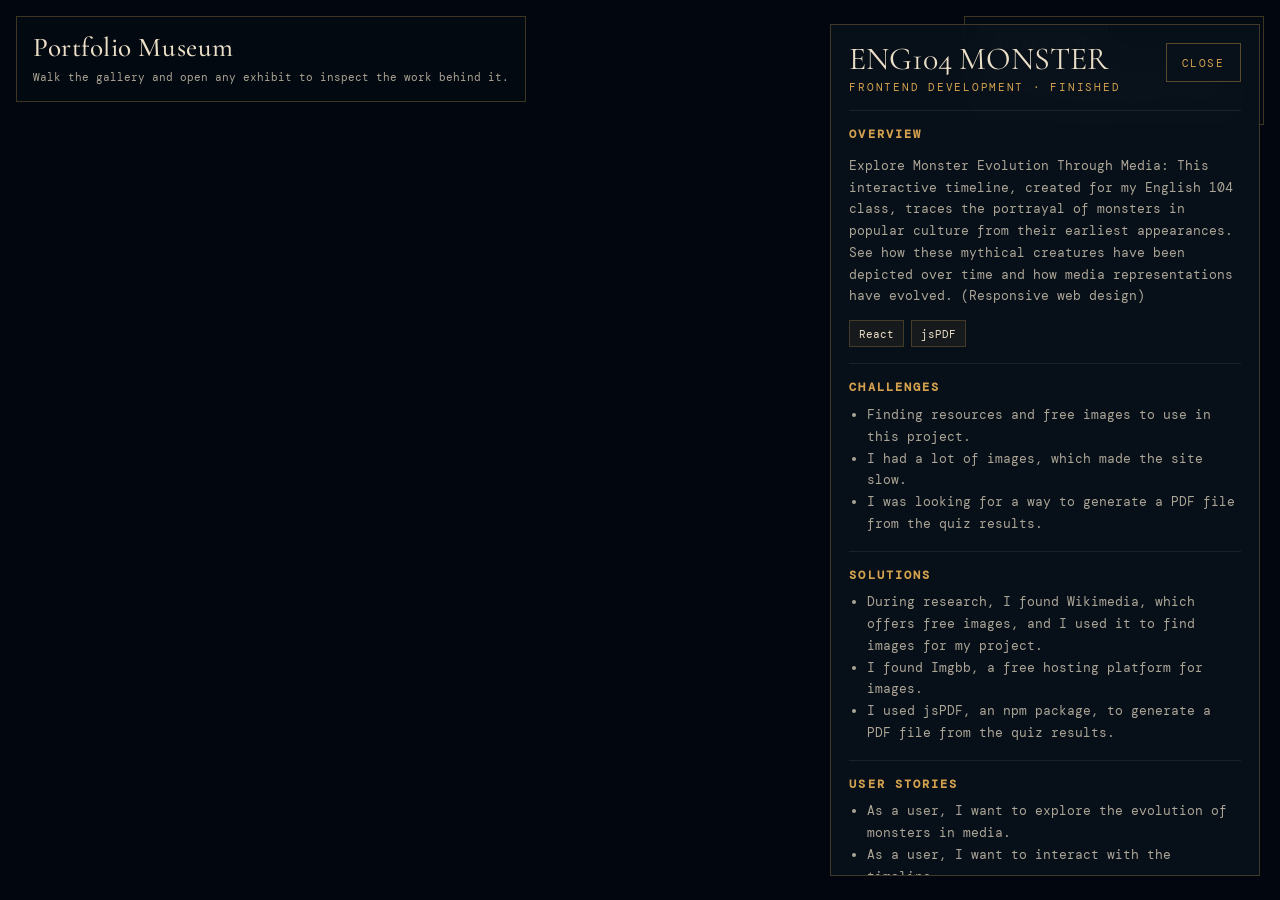
==== portfolio/portfolio.html @ f5478f6b "initial" ====
<!doctype html>
<html lang="en">
  <head>
    <meta charset="UTF-8" />
    <meta name="viewport" content="width=device-width, initial-scale=1.0" />
    <title>Portfolio Museum</title>
    <script src="https://aframe.io/releases/1.6.0/aframe.min.js"></script>
    <style>
      @import url("https://fonts.googleapis.com/css2?family=Cormorant+Garamond:wght@400;500;600&family=DM+Mono:wght@400;500&display=swap");

      :root {
        --gold: #d4a24f;
        --deep: #09121b;
        --warm: #ecdfc8;
        --muted: rgba(236, 223, 200, 0.72);
        --panel: rgba(9, 18, 27, 0.88);
        --panel-line: rgba(212, 162, 79, 0.28);
      }

      * {
        box-sizing: border-box;
      }

      html,
      body {
        margin: 0;
        width: 100%;
        height: 100%;
        overflow: hidden;
        background: #02070f;
        color: var(--warm);
        font-family: "DM Mono", monospace;
      }

      a-scene {
        position: fixed;
        inset: 0;
      }

      .overlay {
        position: fixed;
        inset: 0;
        z-index: 15;
        pointer-events: none;
      }

      .topbar {
        position: fixed;
        top: 1rem;
        left: 1rem;
        right: 1rem;
        z-index: 16;
        display: flex;
        justify-content: space-between;
        align-items: flex-start;
        gap: 1rem;
        pointer-events: none;
      }

      .brand,
      .controls {
        padding: 0.9rem 1rem;
        border: 1px solid var(--panel-line);
        background: rgba(5, 12, 18, 0.72);
        backdrop-filter: blur(16px);
      }

      .brand h1 {
        margin: 0;
        font-family: "Cormorant Garamond", serif;
        font-size: 1.7rem;
        font-weight: 500;
        letter-spacing: 0.02em;
      }

      .brand p,
      .controls p {
        margin: 0.3rem 0 0;
        color: var(--muted);
        font-size: 0.68rem;
        line-height: 1.6;
      }

      .controls {
        max-width: 300px;
      }

      .panel {
        position: fixed;
        top: 50%;
        right: 1.25rem;
        z-index: 16;
        width: min(430px, calc(100vw - 2rem));
        max-height: calc(100vh - 3rem);
        overflow-y: auto;
        transform: translateY(-50%);
        padding: 1.15rem;
        border: 1px solid var(--panel-line);
        background: var(--panel);
        backdrop-filter: blur(18px);
        opacity: 0;
        pointer-events: none;
        transition:
          opacity 240ms ease,
          transform 240ms ease;
      }

      .panel.is-visible {
        opacity: 1;
        pointer-events: auto;
        transform: translateY(-50%) translateX(0);
      }

      .panel-header {
        display: flex;
        justify-content: space-between;
        align-items: flex-start;
        gap: 1rem;
      }

      .panel-title {
        font-family: "Cormorant Garamond", serif;
        font-size: 2rem;
        line-height: 1;
      }

      .panel-meta {
        margin-top: 0.3rem;
        color: var(--gold);
        font-size: 0.68rem;
        letter-spacing: 0.16em;
        text-transform: uppercase;
      }

      .close-btn,
      .home-link,
      .action-link {
        border: 1px solid rgba(212, 162, 79, 0.4);
        background: rgba(9, 18, 27, 0.82);
        color: var(--gold);
        font: inherit;
        cursor: pointer;
        pointer-events: auto;
        text-decoration: none;
        transition:
          background-color 180ms ease,
          color 180ms ease,
          transform 180ms ease;
      }

      .close-btn,
      .home-link {
        padding: 0.7rem 0.95rem;
        font-size: 0.68rem;
        letter-spacing: 0.14em;
        text-transform: uppercase;
      }

      .action-link {
        display: inline-flex;
        justify-content: center;
        width: 100%;
        padding: 0.95rem 1rem;
        margin-top: 1rem;
        background: var(--gold);
        color: #0a1016;
        letter-spacing: 0.16em;
        text-transform: uppercase;
        font-size: 0.72rem;
      }

      .home-link:hover,
      .close-btn:hover {
        background: var(--gold);
        color: #0a1016;
      }

      .action-link:hover {
        transform: translateY(-1px);
      }

      .section {
        margin-top: 1rem;
        padding-top: 1rem;
        border-top: 1px solid rgba(255, 255, 255, 0.08);
      }

      .section h2 {
        margin: 0 0 0.55rem;
        color: var(--gold);
        font-size: 0.72rem;
        letter-spacing: 0.18em;
        text-transform: uppercase;
      }

      .section p,
      .section li {
        color: var(--muted);
        font-size: 0.8rem;
        line-height: 1.7;
      }

      .section ul {
        margin: 0;
        padding-left: 1.1rem;
      }

      .chips {
        display: flex;
        flex-wrap: wrap;
        gap: 0.45rem;
      }

      .chip {
        padding: 0.35rem 0.55rem;
        border: 1px solid rgba(212, 162, 79, 0.24);
        color: var(--warm);
        font-size: 0.68rem;
        background: rgba(212, 162, 79, 0.08);
      }

      .fallback {
        position: fixed;
        left: 50%;
        top: 50%;
        z-index: 16;
        width: min(520px, calc(100vw - 2rem));
        padding: 1.2rem;
        border: 1px solid rgba(197, 104, 104, 0.32);
        background: rgba(24, 8, 12, 0.9);
        color: #f8d6d6;
        transform: translate(-50%, -50%);
        display: none;
        pointer-events: auto;
      }

      .fallback.is-visible {
        display: block;
      }

      .cloud-transition {
        position: fixed;
        inset: 0;
        z-index: 20;
        background:
          radial-gradient(
            circle at center,
            rgba(188, 232, 255, 0.09),
            transparent 30%
          ),
          linear-gradient(180deg, rgba(3, 6, 12, 0.1), rgba(3, 6, 12, 0.9));
        opacity: 1;
        pointer-events: none;
        transition: opacity 900ms ease;
      }

      .cloud-transition.is-clearing {
        opacity: 0;
      }

      .cloud {
        position: absolute;
        border-radius: 999px;
        background: radial-gradient(
          circle at 30% 40%,
          rgba(255, 255, 255, 0.92),
          rgba(208, 239, 255, 0.72) 50%,
          rgba(144, 205, 244, 0.12) 72%,
          transparent 78%
        );
        filter: blur(18px);
        animation: drift 7.5s ease-in-out infinite;
      }

      .cloud-a {
        width: 420px;
        height: 230px;
        left: 5%;
        top: 9%;
      }

      .cloud-b {
        width: 370px;
        height: 220px;
        right: 8%;
        top: 14%;
        animation-delay: 0.8s;
      }

      .cloud-c {
        width: 460px;
        height: 250px;
        left: 18%;
        bottom: 8%;
        animation-delay: 1.2s;
      }

      .cloud-d {
        width: 390px;
        height: 220px;
        right: 18%;
        bottom: 6%;
        animation-delay: 1.8s;
      }

      @keyframes drift {
        0%,
        100% {
          transform: translate3d(0, 0, 0) scale(1);
        }
        50% {
          transform: translate3d(18px, -10px, 0) scale(1.04);
        }
      }

      @media (max-width: 900px) {
        .topbar {
          flex-direction: column;
          align-items: stretch;
        }

        .controls {
          max-width: none;
        }

        .panel {
          top: auto;
          right: 1rem;
          left: 1rem;
          bottom: 1rem;
          width: auto;
          max-height: 55vh;
          transform: translateY(8px);
        }

        .panel.is-visible {
          transform: translateY(0);
        }
      }
    </style>
  </head>
  <body>
    <div id="cloudTransition" class="cloud-transition">
      <div class="cloud cloud-a"></div>
      <div class="cloud cloud-b"></div>
      <div class="cloud cloud-c"></div>
      <div class="cloud cloud-d"></div>
    </div>

    <div class="topbar">
      <div class="brand">
        <h1>Portfolio Museum</h1>
        <p>
          Walk the gallery and open any exhibit to inspect the work behind it.
        </p>
      </div>
      <div class="controls">
        <a class="home-link" href="../index.html">Return Home</a>
        <p>
          Desktop: drag to look, use WASD to move, and click an exhibit. VR gaze
          works on the glowing display surfaces.
        </p>
      </div>
    </div>

    <div id="detailPanel" class="panel" aria-live="polite">
      <div class="panel-header">
        <div>
          <div id="panelTitle" class="panel-title">Select an exhibit</div>
          <div id="panelMeta" class="panel-meta">Portfolio Museum</div>
        </div>
        <button id="closePanel" class="close-btn" type="button">Close</button>
      </div>
      <div id="panelContent">
        <div class="section">
          <p>
            Choose a pedestal in the gallery to load the project details here.
          </p>
        </div>
      </div>
      <a
        id="externalLink"
        class="action-link"
        href="#"
        target="_blank"
        rel="noreferrer"
        hidden
      >
        Open Project
      </a>
    </div>

    <div id="fallback" class="fallback">
      <strong>Portfolio data failed to load.</strong>
      <p>
        The museum could not fetch `../data.json`. Check that the page is being
        served from a local or remote web server, not opened directly with
        `file://`.
      </p>
    </div>

    <a-scene
      background="color: #ffffff"
      fog="type: exponential; color: #ffffff; density: 0.018"
      renderer="colorManagement: true; physicallyCorrectLights: true"
      vr-mode-ui="enabled: true"
    >
      <a-entity id="museumRoot"></a-entity>

      <a-entity id="rig" position="0 0 2">
        <a-camera wasd-controls look-controls position="0 1.6 0">
          <a-cursor
            fuse="true"
            fuse-timeout="1100"
            color="#d4a24f"
            raycaster="objects: .clickable"
          ></a-cursor>
        </a-camera>
      </a-entity>
    </a-scene>

    <script>
      const museumRoot = document.getElementById("museumRoot");
      const detailPanel = document.getElementById("detailPanel");
      const panelTitle = document.getElementById("panelTitle");
      const panelMeta = document.getElementById("panelMeta");
      const panelContent = document.getElementById("panelContent");
      const closePanel = document.getElementById("closePanel");
      const externalLink = document.getElementById("externalLink");
      const fallback = document.getElementById("fallback");
      const cloudTransition = document.getElementById("cloudTransition");

      let projects = [];

      function createElement(tag, attrs = {}) {
        const el = document.createElement(tag);
        Object.entries(attrs).forEach(([key, value]) => {
          el.setAttribute(key, value);
        });
        return el;
      }

      function addStaticMuseumShell() {
        museumRoot.appendChild(
          createElement("a-plane", {
            rotation: "-90 0 0",
            width: "40",
            height: "90",
            color: "#08141f",
            material: "roughness: 1",
          }),
        );

        museumRoot.appendChild(
          createElement("a-plane", {
            rotation: "-90 0 0",
            position: "0 0.01 -20",
            width: "8",
            height: "82",
            color: "#ba0c2f",
            material: "emissive: #ba0c2f; emissiveIntensity: 0.2",
          }),
        );

        museumRoot.appendChild(
          createElement("a-box", {
            position: "0 5.5 -42",
            width: "28",
            height: "11",
            depth: "1",
            color: "#0a1621",
          }),
        );

        museumRoot.appendChild(
          createElement("a-text", {
            value: "PORTFOLIO MUSEUM",
            position: "0 7.8 -41.4",
            align: "center",
            color: "#d4a24f",
            width: "18",
          }),
        );

        museumRoot.appendChild(
          createElement("a-text", {
            value: "Walk the central hall and inspect the exhibits.",
            position: "0 6.8 -41.35",
            align: "center",
            color: "#d2e8f6",
            width: "12",
          }),
        );

        [
          { position: "-6 4 -8" },
          { position: "6 4 -12" },
          { position: "-6 4 -18" },
          { position: "6 4 -24" },
          { position: "-6 4 -30" },
          { position: "6 4 -36" },
        ].forEach((light) => {
          museumRoot.appendChild(
            createElement("a-light", {
              type: "point",
              color: "#ffd48a",
              intensity: "0.75",
              distance: "12",
              ...light,
            }),
          );
        });

        museumRoot.appendChild(
          createElement("a-light", {
            type: "ambient",
            intensity: "0.7",
            color: "#d6e4f8",
          }),
        );

        museumRoot.appendChild(
          createElement("a-light", {
            type: "directional",
            intensity: "0.45",
            color: "#b7dfff",
            position: "-3 8 2",
          }),
        );
      }

      function buildListSection(title, items) {
        const section = document.createElement("section");
        section.className = "section";

        const heading = document.createElement("h2");
        heading.textContent = title;
        section.appendChild(heading);

        if (!items || items.length === 0) {
          const copy = document.createElement("p");
          copy.textContent = "None listed.";
          section.appendChild(copy);
          return section;
        }

        const list = document.createElement("ul");
        items.forEach((item) => {
          const li = document.createElement("li");
          li.textContent = item;
          list.appendChild(li);
        });
        section.appendChild(list);
        return section;
      }

      function openProject(project) {
        panelTitle.textContent = project.title;
        panelMeta.textContent = `${project.category} · ${project.status}`;
        panelContent.innerHTML = "";

        const overview = document.createElement("section");
        overview.className = "section";

        const overviewHeading = document.createElement("h2");
        overviewHeading.textContent = "Overview";
        overview.appendChild(overviewHeading);

        const description = document.createElement("p");
        description.textContent =
          project.description || "No description provided.";
        overview.appendChild(description);

        const techWrap = document.createElement("div");
        techWrap.className = "chips";
        (Array.isArray(project.technologies)
          ? project.technologies
          : []
        ).forEach((tech) => {
          const chip = document.createElement("span");
          chip.className = "chip";
          chip.textContent = tech;
          techWrap.appendChild(chip);
        });
        overview.appendChild(techWrap);

        panelContent.appendChild(overview);
        panelContent.appendChild(
          buildListSection("Challenges", project.challenges),
        );
        panelContent.appendChild(
          buildListSection("Solutions", project.solutions),
        );
        panelContent.appendChild(
          buildListSection("User Stories", project.userStories),
        );

        if (project.externalLink) {
          externalLink.hidden = false;
          externalLink.href = project.externalLink;
        } else {
          externalLink.hidden = true;
          externalLink.removeAttribute("href");
        }

        detailPanel.classList.add("is-visible");
      }

      function buildExhibit(project, index) {
        const side = index % 2 === 0 ? -1 : 1;
        const row = Math.floor(index / 2);
        const x = side * 4.8;
        const z = -8 - row * 6.2;

        const exhibit = createElement("a-entity", {
          position: `${x} 0 ${z}`,
        });

        exhibit.appendChild(
          createElement("a-cylinder", {
            radius: "0.9",
            height: "1.1",
            position: "0 0.55 0",
            color: side < 0 ? "#4b3020" : "#22313f",
          }),
        );

        exhibit.appendChild(
          createElement("a-box", {
            width: "1.9",
            height: "0.18",
            depth: "1.9",
            position: "0 1.2 0",
            color: "#d8c3a1",
          }),
        );

        exhibit.appendChild(
          createElement("a-plane", {
            position: "0 2.45 0",
            width: "2.45",
            height: "3.1",
            color: "#0e1a24",
            material: "emissive: #0e1a24; emissiveIntensity: 0.25",
          }),
        );

        exhibit.appendChild(
          createElement("a-plane", {
            position: "0 2.45 0.04",
            width: "1.9",
            height: "2.4",
            src: project.thumbnail,
          }),
        );

        exhibit.appendChild(
          createElement("a-plane", {
            class: "clickable",
            position: "0 2.45 0.08",
            width: "2.1",
            height: "2.65",
            color: "#ffffff",
            opacity: "0.001",
            material: "transparent: true",
          }),
        );

        exhibit.appendChild(
          createElement("a-plane", {
            position: "0 0.95 0.8",
            rotation: "-65 0 0",
            width: "1.8",
            height: "0.5",
            color: "#071018",
            material: "emissive: #0a1621; emissiveIntensity: 0.2",
          }),
        );

        exhibit.appendChild(
          createElement("a-text", {
            value: project.title,
            position: "0 1 -0.22",
            align: "center",
            color: "#f5e5c8",
            width: "3.1",
          }),
        );

        exhibit.appendChild(
          createElement("a-text", {
            value: project.category,
            position: "0 0.73 -0.15",
            align: "center",
            color: "#d4a24f",
            width: "2.8",
          }),
        );

        const clickPlane = exhibit.querySelector(".clickable");
        clickPlane.addEventListener("mouseenter", () => {
          exhibit.setAttribute("scale", "1.03 1.03 1.03");
        });
        clickPlane.addEventListener("mouseleave", () => {
          exhibit.setAttribute("scale", "1 1 1");
        });
        clickPlane.addEventListener("click", () => {
          openProject(project);
        });

        museumRoot.appendChild(exhibit);
      }

      async function loadProjects() {
        addStaticMuseumShell();

        try {
          const response = await fetch("../data.json", {
            credentials: "same-origin",
          });
          if (!response.ok) {
            throw new Error(`Request failed: ${response.status}`);
          }

          projects = await response.json();
          projects.forEach((project, index) => {
            buildExhibit(project, index);
          });

          if (projects[0]) {
            openProject(projects[0]);
          }
        } catch (error) {
          fallback.classList.add("is-visible");

          museumRoot.appendChild(
            createElement("a-plane", {
              position: "0 3 -8",
              width: "7",
              height: "2.8",
              color: "#2b1116",
              material: "opacity: 0.92; transparent: true",
            }),
          );

          museumRoot.appendChild(
            createElement("a-text", {
              value:
                "Portfolio data failed to load.\nServe this folder over HTTP and try again.",
              position: "0 3.1 -7.8",
              align: "center",
              color: "#f5d1d1",
              width: "8",
            }),
          );
        } finally {
          setTimeout(() => {
            cloudTransition.classList.add("is-clearing");
          }, 180);
        }
      }

      closePanel.addEventListener("click", () => {
        detailPanel.classList.remove("is-visible");
      });

      loadProjects();
    </script>
  </body>
</html>
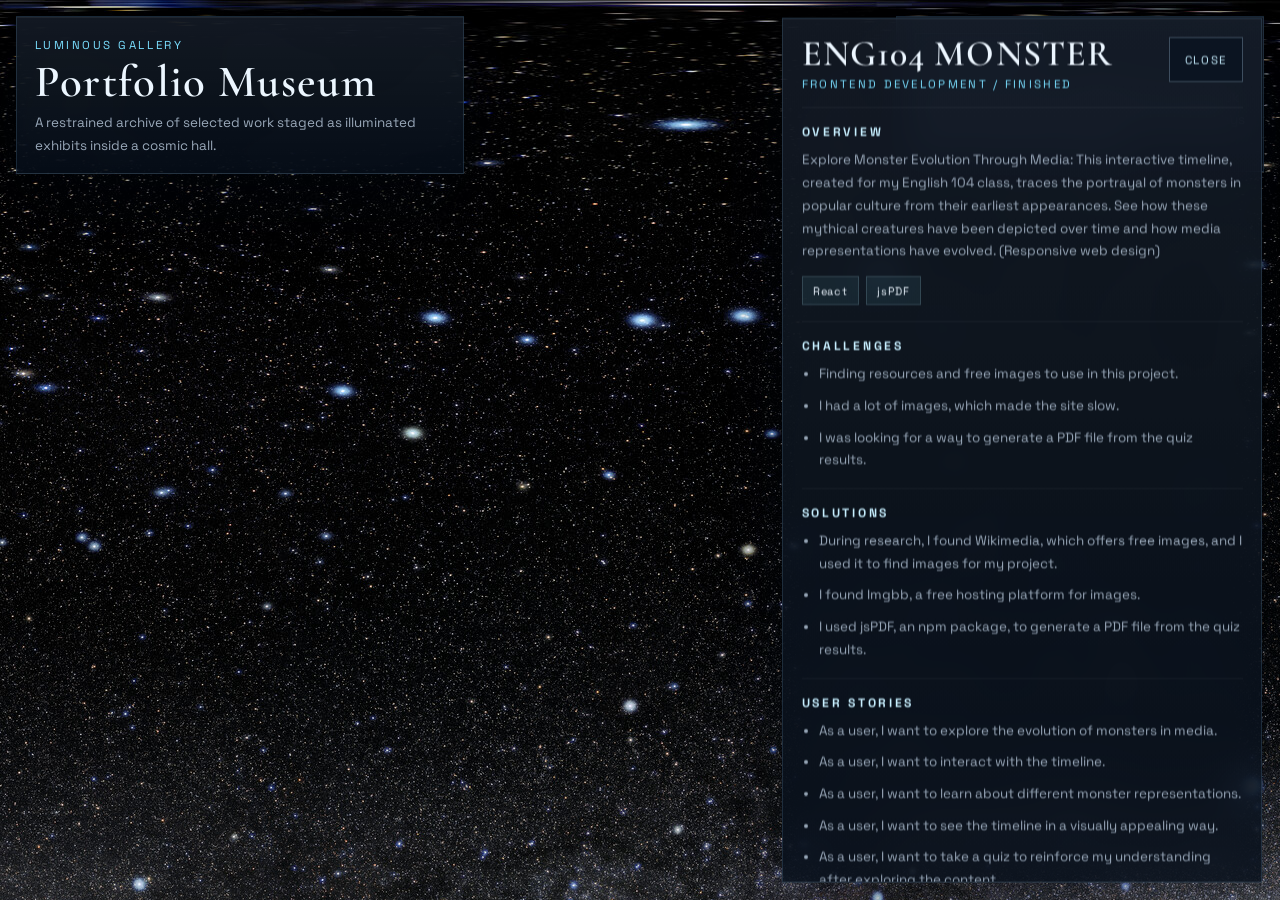
==== commit 02b0ada5: "second update" ====
--- a/portfolio/portfolio.html
+++ b/portfolio/portfolio.html
@@ -4,17 +4,22 @@
     <meta charset="UTF-8" />
     <meta name="viewport" content="width=device-width, initial-scale=1.0" />
     <title>Portfolio Museum</title>
-    <script src="https://aframe.io/releases/1.6.0/aframe.min.js"></script>
+    <script src="https://aframe.io/releases/1.7.0/aframe.min.js"></script>
     <style>
-      @import url("https://fonts.googleapis.com/css2?family=Cormorant+Garamond:wght@400;500;600&family=DM+Mono:wght@400;500&display=swap");
+      @import url("https://fonts.googleapis.com/css2?family=Cormorant+Garamond:wght@500;600&family=Space+Grotesk:wght@400;500;600&display=swap");
 
       :root {
-        --gold: #d4a24f;
-        --deep: #09121b;
-        --warm: #ecdfc8;
-        --muted: rgba(236, 223, 200, 0.72);
-        --panel: rgba(9, 18, 27, 0.88);
-        --panel-line: rgba(212, 162, 79, 0.28);
+        --bg-void: #030711;
+        --bg-panel: rgba(7, 15, 27, 0.82);
+        --bg-panel-strong: rgba(7, 15, 27, 0.92);
+        --line-soft: rgba(150, 208, 255, 0.14);
+        --line-strong: rgba(194, 234, 255, 0.28);
+        --text-primary: #ecf6ff;
+        --text-muted: rgba(209, 227, 247, 0.72);
+        --accent-cyan: #7adfff;
+        --accent-ice: #c7efff;
+        --accent-violet: #95a7ff;
+        --danger: rgba(255, 184, 184, 0.84);
       }
 
       * {
@@ -27,9 +32,9 @@
         width: 100%;
         height: 100%;
         overflow: hidden;
-        background: #02070f;
-        color: var(--warm);
-        font-family: "DM Mono", monospace;
+        background: var(--bg-void);
+        color: var(--text-primary);
+        font-family: "Space Grotesk", sans-serif;
       }
 
       a-scene {
@@ -37,19 +42,10 @@
         inset: 0;
       }
 
-      .overlay {
+      .hud {
         position: fixed;
-        inset: 0;
-        z-index: 15;
-        pointer-events: none;
-      }
-
-      .topbar {
-        position: fixed;
-        top: 1rem;
-        left: 1rem;
-        right: 1rem;
-        z-index: 16;
+        inset: 1rem 1rem auto 1rem;
+        z-index: 10;
         display: flex;
         justify-content: space-between;
         align-items: flex-start;
@@ -57,58 +53,137 @@
         pointer-events: none;
       }
 
-      .brand,
-      .controls {
-        padding: 0.9rem 1rem;
-        border: 1px solid var(--panel-line);
-        background: rgba(5, 12, 18, 0.72);
-        backdrop-filter: blur(16px);
-      }
-
-      .brand h1 {
+      .glass-panel {
+        border: 1px solid var(--line-soft);
+        background:
+          linear-gradient(180deg, rgba(255, 255, 255, 0.05), transparent),
+          var(--bg-panel);
+        box-shadow:
+          inset 0 1px 0 rgba(255, 255, 255, 0.06),
+          0 30px 84px rgba(1, 6, 18, 0.42);
+        backdrop-filter: blur(18px);
+      }
+
+      .brand-panel,
+      .utility-panel {
+        padding: 1rem 1.1rem;
+      }
+
+      .brand-panel {
+        width: min(28rem, calc(100vw - 2rem));
+      }
+
+      .utility-panel {
+        width: min(23rem, calc(100vw - 2rem));
+      }
+
+      .eyebrow {
+        display: inline-block;
+        margin-bottom: 0.55rem;
+        color: var(--accent-cyan);
+        font-size: 0.72rem;
+        letter-spacing: 0.22em;
+        text-transform: uppercase;
+      }
+
+      .brand-panel h1,
+      .panel-title {
         margin: 0;
         font-family: "Cormorant Garamond", serif;
-        font-size: 1.7rem;
-        font-weight: 500;
-        letter-spacing: 0.02em;
-      }
-
-      .brand p,
-      .controls p {
-        margin: 0.3rem 0 0;
-        color: var(--muted);
-        font-size: 0.68rem;
-        line-height: 1.6;
-      }
-
-      .controls {
-        max-width: 300px;
-      }
-
-      .panel {
+        font-weight: 600;
+        letter-spacing: 0.03em;
+      }
+
+      .brand-panel h1 {
+        font-size: clamp(2rem, 3.5vw, 3rem);
+        line-height: 0.94;
+      }
+
+      .brand-panel p,
+      .utility-panel p,
+      .section p,
+      .section li,
+      .empty-state {
+        margin: 0.55rem 0 0;
+        color: var(--text-muted);
+        font-size: 0.84rem;
+        line-height: 1.7;
+      }
+
+      .action-row {
+        display: flex;
+        gap: 0.75rem;
+        flex-wrap: wrap;
+        pointer-events: auto;
+      }
+
+      .ghost-link,
+      .close-btn,
+      .action-link {
+        display: inline-flex;
+        align-items: center;
+        justify-content: center;
+        min-height: 2.8rem;
+        padding: 0.75rem 0.95rem;
+        border: 1px solid var(--line-strong);
+        background: rgba(10, 19, 32, 0.72);
+        color: var(--accent-ice);
+        text-decoration: none;
+        font: inherit;
+        letter-spacing: 0.14em;
+        text-transform: uppercase;
+        font-size: 0.72rem;
+        cursor: pointer;
+        transition:
+          transform 180ms ease,
+          border-color 180ms ease,
+          background-color 180ms ease,
+          color 180ms ease;
+      }
+
+      .ghost-link:hover,
+      .close-btn:hover,
+      .action-link:hover {
+        transform: translateY(-1px);
+        border-color: rgba(199, 239, 255, 0.46);
+        background: rgba(122, 223, 255, 0.08);
+        color: var(--text-primary);
+      }
+
+      .action-link {
+        width: 100%;
+        margin-top: 1rem;
+      }
+
+      .detail-panel {
         position: fixed;
         top: 50%;
-        right: 1.25rem;
-        z-index: 16;
-        width: min(430px, calc(100vw - 2rem));
-        max-height: calc(100vh - 3rem);
+        right: 1.1rem;
+        z-index: 12;
+        width: min(30rem, calc(100vw - 2rem));
+        max-height: calc(100vh - 2.2rem);
+        padding: 1.15rem;
         overflow-y: auto;
-        transform: translateY(-50%);
-        padding: 1.15rem;
-        border: 1px solid var(--panel-line);
-        background: var(--panel);
-        backdrop-filter: blur(18px);
+        transform: translateY(-50%) translateX(0.8rem);
         opacity: 0;
         pointer-events: none;
         transition:
-          opacity 240ms ease,
-          transform 240ms ease;
-      }
-
-      .panel.is-visible {
+          transform 240ms ease,
+          opacity 240ms ease;
+      }
+
+      .detail-panel.is-visible {
         opacity: 1;
         pointer-events: auto;
         transform: translateY(-50%) translateX(0);
+      }
+
+      .detail-panel::-webkit-scrollbar {
+        width: 6px;
+      }
+
+      .detail-panel::-webkit-scrollbar-thumb {
+        background: rgba(122, 223, 255, 0.28);
       }
 
       .panel-header {
@@ -119,85 +194,30 @@
       }
 
       .panel-title {
-        font-family: "Cormorant Garamond", serif;
-        font-size: 2rem;
-        line-height: 1;
+        font-size: 2.25rem;
+        line-height: 0.95;
       }
 
       .panel-meta {
-        margin-top: 0.3rem;
-        color: var(--gold);
-        font-size: 0.68rem;
-        letter-spacing: 0.16em;
+        margin-top: 0.35rem;
+        color: var(--accent-cyan);
+        font-size: 0.72rem;
+        letter-spacing: 0.2em;
         text-transform: uppercase;
-      }
-
-      .close-btn,
-      .home-link,
-      .action-link {
-        border: 1px solid rgba(212, 162, 79, 0.4);
-        background: rgba(9, 18, 27, 0.82);
-        color: var(--gold);
-        font: inherit;
-        cursor: pointer;
-        pointer-events: auto;
-        text-decoration: none;
-        transition:
-          background-color 180ms ease,
-          color 180ms ease,
-          transform 180ms ease;
-      }
-
-      .close-btn,
-      .home-link {
-        padding: 0.7rem 0.95rem;
-        font-size: 0.68rem;
-        letter-spacing: 0.14em;
-        text-transform: uppercase;
-      }
-
-      .action-link {
-        display: inline-flex;
-        justify-content: center;
-        width: 100%;
-        padding: 0.95rem 1rem;
-        margin-top: 1rem;
-        background: var(--gold);
-        color: #0a1016;
-        letter-spacing: 0.16em;
-        text-transform: uppercase;
-        font-size: 0.72rem;
-      }
-
-      .home-link:hover,
-      .close-btn:hover {
-        background: var(--gold);
-        color: #0a1016;
-      }
-
-      .action-link:hover {
-        transform: translateY(-1px);
       }
 
       .section {
         margin-top: 1rem;
         padding-top: 1rem;
-        border-top: 1px solid rgba(255, 255, 255, 0.08);
+        border-top: 1px solid rgba(255, 255, 255, 0.06);
       }
 
       .section h2 {
         margin: 0 0 0.55rem;
-        color: var(--gold);
-        font-size: 0.72rem;
-        letter-spacing: 0.18em;
+        color: var(--accent-ice);
+        font-size: 0.76rem;
+        letter-spacing: 0.22em;
         text-transform: uppercase;
-      }
-
-      .section p,
-      .section li {
-        color: var(--muted);
-        font-size: 0.8rem;
-        line-height: 1.7;
       }
 
       .section ul {
@@ -209,98 +229,95 @@
         display: flex;
         flex-wrap: wrap;
         gap: 0.45rem;
+        margin-top: 0.8rem;
       }
 
       .chip {
-        padding: 0.35rem 0.55rem;
-        border: 1px solid rgba(212, 162, 79, 0.24);
-        color: var(--warm);
+        padding: 0.42rem 0.65rem;
+        border: 1px solid rgba(199, 239, 255, 0.16);
+        color: var(--text-primary);
         font-size: 0.68rem;
-        background: rgba(212, 162, 79, 0.08);
+        letter-spacing: 0.06em;
+        background: rgba(122, 223, 255, 0.08);
       }
 
       .fallback {
         position: fixed;
         left: 50%;
         top: 50%;
-        z-index: 16;
-        width: min(520px, calc(100vw - 2rem));
-        padding: 1.2rem;
-        border: 1px solid rgba(197, 104, 104, 0.32);
-        background: rgba(24, 8, 12, 0.9);
-        color: #f8d6d6;
+        z-index: 14;
+        width: min(30rem, calc(100vw - 2rem));
+        padding: 1rem 1.1rem;
+        border: 1px solid rgba(255, 184, 184, 0.24);
+        background: rgba(28, 10, 16, 0.9);
+        color: #ffe2e2;
         transform: translate(-50%, -50%);
         display: none;
-        pointer-events: auto;
       }
 
       .fallback.is-visible {
         display: block;
       }
 
-      .cloud-transition {
+      .veil-transition {
         position: fixed;
         inset: 0;
-        z-index: 20;
+        z-index: 18;
         background:
-          radial-gradient(
-            circle at center,
-            rgba(188, 232, 255, 0.09),
-            transparent 30%
-          ),
-          linear-gradient(180deg, rgba(3, 6, 12, 0.1), rgba(3, 6, 12, 0.9));
+          radial-gradient(circle at center, rgba(133, 221, 255, 0.08), transparent 30%),
+          linear-gradient(180deg, rgba(3, 7, 17, 0.2), rgba(3, 7, 17, 0.92));
         opacity: 1;
         pointer-events: none;
-        transition: opacity 900ms ease;
-      }
-
-      .cloud-transition.is-clearing {
+        transition: opacity 880ms ease;
+      }
+
+      .veil-transition.is-clearing {
         opacity: 0;
       }
 
-      .cloud {
+      .veil-cloud {
         position: absolute;
         border-radius: 999px;
         background: radial-gradient(
-          circle at 30% 40%,
-          rgba(255, 255, 255, 0.92),
-          rgba(208, 239, 255, 0.72) 50%,
-          rgba(144, 205, 244, 0.12) 72%,
-          transparent 78%
+          circle at 32% 40%,
+          rgba(255, 255, 255, 0.86),
+          rgba(205, 236, 255, 0.62) 48%,
+          rgba(117, 187, 255, 0.18) 72%,
+          transparent 80%
         );
         filter: blur(18px);
-        animation: drift 7.5s ease-in-out infinite;
-      }
-
-      .cloud-a {
+        animation: drift 7s ease-in-out infinite;
+      }
+
+      .veil-a {
+        width: 380px;
+        height: 210px;
+        left: 6%;
+        top: 12%;
+      }
+
+      .veil-b {
+        width: 340px;
+        height: 200px;
+        right: 10%;
+        top: 16%;
+        animation-delay: 0.8s;
+      }
+
+      .veil-c {
         width: 420px;
-        height: 230px;
-        left: 5%;
-        top: 9%;
-      }
-
-      .cloud-b {
-        width: 370px;
         height: 220px;
-        right: 8%;
-        top: 14%;
-        animation-delay: 0.8s;
-      }
-
-      .cloud-c {
-        width: 460px;
-        height: 250px;
         left: 18%;
         bottom: 8%;
-        animation-delay: 1.2s;
-      }
-
-      .cloud-d {
-        width: 390px;
-        height: 220px;
-        right: 18%;
-        bottom: 6%;
-        animation-delay: 1.8s;
+        animation-delay: 1.3s;
+      }
+
+      .veil-d {
+        width: 360px;
+        height: 210px;
+        right: 16%;
+        bottom: 7%;
+        animation-delay: 1.7s;
       }
 
       @keyframes drift {
@@ -309,61 +326,67 @@
           transform: translate3d(0, 0, 0) scale(1);
         }
         50% {
-          transform: translate3d(18px, -10px, 0) scale(1.04);
+          transform: translate3d(16px, -8px, 0) scale(1.04);
         }
       }
 
-      @media (max-width: 900px) {
-        .topbar {
+      @media (max-width: 980px) {
+        .hud {
           flex-direction: column;
-          align-items: stretch;
         }
 
-        .controls {
-          max-width: none;
+        .brand-panel,
+        .utility-panel {
+          width: auto;
         }
 
-        .panel {
+        .detail-panel {
           top: auto;
+          left: 1rem;
           right: 1rem;
-          left: 1rem;
           bottom: 1rem;
           width: auto;
-          max-height: 55vh;
-          transform: translateY(8px);
+          max-height: 52vh;
+          transform: translateY(0) translateX(0);
         }
 
-        .panel.is-visible {
-          transform: translateY(0);
+        .detail-panel.is-visible {
+          transform: translateY(0) translateX(0);
         }
       }
     </style>
   </head>
   <body>
-    <div id="cloudTransition" class="cloud-transition">
-      <div class="cloud cloud-a"></div>
-      <div class="cloud cloud-b"></div>
-      <div class="cloud cloud-c"></div>
-      <div class="cloud cloud-d"></div>
+    <div id="veilTransition" class="veil-transition">
+      <div class="veil-cloud veil-a"></div>
+      <div class="veil-cloud veil-b"></div>
+      <div class="veil-cloud veil-c"></div>
+      <div class="veil-cloud veil-d"></div>
     </div>
 
-    <div class="topbar">
-      <div class="brand">
+    <div class="hud">
+      <div class="glass-panel brand-panel">
+        <span class="eyebrow">Luminous Gallery</span>
         <h1>Portfolio Museum</h1>
         <p>
-          Walk the gallery and open any exhibit to inspect the work behind it.
+          A restrained archive of selected work staged as illuminated exhibits
+          inside a cosmic hall.
         </p>
       </div>
-      <div class="controls">
-        <a class="home-link" href="../index.html">Return Home</a>
+
+      <div class="glass-panel utility-panel">
+        <div class="action-row">
+          <a class="ghost-link" href="../index.html">Return Home</a>
+        </div>
         <p>
-          Desktop: drag to look, use WASD to move, and click an exhibit. VR gaze
-          works on the glowing display surfaces.
+          Desktop: drag to look, use WASD to move, and click any framed
+          installation. VR gaze and controller rays target the glowing media
+          planes.
         </p>
       </div>
     </div>
 
-    <div id="detailPanel" class="panel" aria-live="polite">
+    <div id="detailPanel" class="glass-panel detail-panel" aria-live="polite">
       <div class="panel-header">
         <div>
           <div id="panelTitle" class="panel-title">Select an exhibit</div>
@@ -373,8 +396,9 @@
       </div>
       <div id="panelContent">
         <div class="section">
-          <p>
-            Choose a pedestal in the gallery to load the project details here.
+          <p class="empty-state">
+            Step into any installation to load the project narrative, decisions,
+            and build details here.
           </p>
         </div>
       </div>
@@ -386,40 +410,62 @@
         rel="noreferrer"
         hidden
       >
-        Open Project
+        Visit Project
       </a>
     </div>
 
     <div id="fallback" class="fallback">
       <strong>Portfolio data failed to load.</strong>
       <p>
-        The museum could not fetch `../data.json`. Check that the page is being
-        served from a local or remote web server, not opened directly with
-        `file://`.
+        The museum could not fetch `../data.json`. Serve the project over HTTP
+        instead of opening the file directly.
       </p>
     </div>
 
     <a-scene
-      background="color: #ffffff"
-      fog="type: exponential; color: #ffffff; density: 0.018"
+      background="color: #030711"
+      fog="type: exponential; color: #04101b; density: 0.02"
       renderer="colorManagement: true; physicallyCorrectLights: true"
       vr-mode-ui="enabled: true"
     >
+      <a-assets>
+        <img id="museumSky" src="../assets/images/sky.jpeg" alt="" />
+      </a-assets>
+
+      <a-sky src="#museumSky" rotation="0 -90 0"></a-sky>
+
       <a-entity id="museumRoot"></a-entity>
 
-      <a-entity id="rig" position="0 0 2">
+      <a-entity id="rig" position="0 0 4">
         <a-camera wasd-controls look-controls position="0 1.6 0">
           <a-cursor
             fuse="true"
             fuse-timeout="1100"
-            color="#d4a24f"
+            color="#9de7ff"
             raycaster="objects: .clickable"
           ></a-cursor>
         </a-camera>
       </a-entity>
+
+      <a-entity
+        laser-controls="hand: left"
+        raycaster="objects: .clickable; far: 14"
+        line="color: #c7efff; opacity: 0.76"
+      ></a-entity>
+
+      <a-entity
+        laser-controls="hand: right"
+        raycaster="objects: .clickable; far: 14"
+        line="color: #c7efff; opacity: 0.76"
+      ></a-entity>
     </a-scene>
 
     <script>
+      const FONT_URL =
+        "https://raw.githubusercontent.com/etiennepinchon/aframe-fonts/master/fonts/cormorantgaramond/CormorantGaramond-Regular.json";
+      const FONT_IMAGE =
+        "https://raw.githubusercontent.com/etiennepinchon/aframe-fonts/master/fonts/cormorantgaramond/CormorantGaramond-Regular.png";
+
       const museumRoot = document.getElementById("museumRoot");
       const detailPanel = document.getElementById("detailPanel");
       const panelTitle = document.getElementById("panelTitle");
@@ -428,9 +474,7 @@
       const closePanel = document.getElementById("closePanel");
       const externalLink = document.getElementById("externalLink");
       const fallback = document.getElementById("fallback");
-      const cloudTransition = document.getElementById("cloudTransition");
-
-      let projects = [];
+      const veilTransition = document.getElementById("veilTransition");
 
       function createElement(tag, attrs = {}) {
         const el = document.createElement(tag);
@@ -440,91 +484,227 @@
         return el;
       }
 
-      function addStaticMuseumShell() {
+      function createText(attrs = {}) {
+        return createElement("a-text", {
+          shader: "msdf",
+          font: FONT_URL,
+          "font-image": FONT_IMAGE,
+          ...attrs,
+        });
+      }
+
+      function addMuseumShell() {
+        museumRoot.appendChild(
+          createElement("a-light", {
+            type: "ambient",
+            intensity: "0.34",
+            color: "#d6e8ff",
+          }),
+        );
+
+        museumRoot.appendChild(
+          createElement("a-light", {
+            type: "directional",
+            intensity: "0.42",
+            color: "#7dd7ff",
+            position: "-3 8 3",
+          }),
+        );
+
+        museumRoot.appendChild(
+          createElement("a-light", {
+            type: "directional",
+            intensity: "0.16",
+            color: "#95a7ff",
+            position: "4 5 -6",
+          }),
+        );
+
         museumRoot.appendChild(
           createElement("a-plane", {
             rotation: "-90 0 0",
-            width: "40",
-            height: "90",
-            color: "#08141f",
-            material: "roughness: 1",
+            position: "0 -0.18 -30",
+            width: "28",
+            height: "78",
+            color: "#040a13",
+            material: "metalness: 0.08; roughness: 0.92",
           }),
         );
 
         museumRoot.appendChild(
           createElement("a-plane", {
             rotation: "-90 0 0",
-            position: "0 0.01 -20",
-            width: "8",
-            height: "82",
-            color: "#ba0c2f",
-            material: "emissive: #ba0c2f; emissiveIntensity: 0.2",
+            position: "0 -0.08 -30",
+            width: "8.6",
+            height: "76",
+            color: "#08121f",
+            material:
+              "emissive: #0c2134; emissiveIntensity: 0.14; opacity: 0.9; transparent: true",
+          }),
+        );
+
+        museumRoot.appendChild(
+          createElement("a-plane", {
+            rotation: "-90 0 0",
+            position: "0 -0.07 -30",
+            width: "0.18",
+            height: "76",
+            color: "#c7efff",
+            material:
+              "emissive: #7adfff; emissiveIntensity: 0.86; opacity: 0.82; transparent: true",
           }),
         );
 
         museumRoot.appendChild(
           createElement("a-box", {
-            position: "0 5.5 -42",
-            width: "28",
-            height: "11",
-            depth: "1",
-            color: "#0a1621",
-          }),
-        );
-
-        museumRoot.appendChild(
-          createElement("a-text", {
-            value: "PORTFOLIO MUSEUM",
-            position: "0 7.8 -41.4",
-            align: "center",
-            color: "#d4a24f",
-            width: "18",
-          }),
-        );
-
-        museumRoot.appendChild(
-          createElement("a-text", {
-            value: "Walk the central hall and inspect the exhibits.",
-            position: "0 6.8 -41.35",
-            align: "center",
-            color: "#d2e8f6",
-            width: "12",
-          }),
-        );
-
-        [
-          { position: "-6 4 -8" },
-          { position: "6 4 -12" },
-          { position: "-6 4 -18" },
-          { position: "6 4 -24" },
-          { position: "-6 4 -30" },
-          { position: "6 4 -36" },
-        ].forEach((light) => {
+            position: "-11 3.25 -30",
+            width: "0.3",
+            height: "6.5",
+            depth: "78",
+            color: "#050d16",
+            material:
+              "opacity: 0.42; transparent: true; emissive: #061426; emissiveIntensity: 0.08",
+          }),
+        );
+
+        museumRoot.appendChild(
+          createElement("a-box", {
+            position: "11 3.25 -30",
+            width: "0.3",
+            height: "6.5",
+            depth: "78",
+            color: "#050d16",
+            material:
+              "opacity: 0.42; transparent: true; emissive: #061426; emissiveIntensity: 0.08",
+          }),
+        );
+
+        museumRoot.appendChild(
+          createElement("a-box", {
+            position: "0 6.45 -30",
+            width: "16.4",
+            height: "0.22",
+            depth: "78",
+            color: "#050d16",
+            material:
+              "opacity: 0.42; transparent: true; emissive: #061426; emissiveIntensity: 0.08",
+          }),
+        );
+
+        for (let i = 0; i < 8; i += 1) {
+          const z = -7 - i * 8.5;
+
           museumRoot.appendChild(
-            createElement("a-light", {
-              type: "point",
-              color: "#ffd48a",
-              intensity: "0.75",
-              distance: "12",
-              ...light,
+            createElement("a-box", {
+              position: "-8.1 3.1 " + z,
+              width: "0.14",
+              height: "3.9",
+              depth: "0.16",
+              color: "#d2f3ff",
+              material:
+                "emissive: #7adfff; emissiveIntensity: 0.54; opacity: 0.76; transparent: true",
             }),
           );
-        });
-
-        museumRoot.appendChild(
-          createElement("a-light", {
-            type: "ambient",
-            intensity: "0.7",
-            color: "#d6e4f8",
-          }),
-        );
-
-        museumRoot.appendChild(
-          createElement("a-light", {
-            type: "directional",
-            intensity: "0.45",
-            color: "#b7dfff",
-            position: "-3 8 2",
+
+          museumRoot.appendChild(
+            createElement("a-box", {
+              position: "8.1 3.1 " + z,
+              width: "0.14",
+              height: "3.9",
+              depth: "0.16",
+              color: "#d2f3ff",
+              material:
+                "emissive: #7adfff; emissiveIntensity: 0.54; opacity: 0.76; transparent: true",
+            }),
+          );
+
+          museumRoot.appendChild(
+            createElement("a-entity", {
+              geometry: "primitive: torus; radius: 5.2; radiusTubular: 0.018",
+              position: "0 5.15 " + z,
+              rotation: "0 0 90",
+              scale: "1 0.56 1",
+              material:
+                "color: #9fe7ff; emissive: #7adfff; emissiveIntensity: 0.28; opacity: 0.22; transparent: true",
+            }),
+          );
+        }
+
+        museumRoot.appendChild(
+          createElement("a-box", {
+            position: "0 4.15 -63",
+            width: "8",
+            height: "7.2",
+            depth: "0.3",
+            color: "#040b14",
+            material:
+              "opacity: 0.5; transparent: true; emissive: #081728; emissiveIntensity: 0.16",
+          }),
+        );
+
+        museumRoot.appendChild(
+          createElement("a-entity", {
+            geometry: "primitive: torus; radius: 2.6; radiusTubular: 0.04",
+            position: "0 4.2 -62.7",
+            rotation: "0 0 90",
+            scale: "1 1.3 1",
+            material:
+              "color: #9de7ff; emissive: #7adfff; emissiveIntensity: 0.44; opacity: 0.34; transparent: true",
+            animation:
+              "property: rotation; to: 0 0 450; dur: 30000; loop: true; easing: linear",
+          }),
+        );
+
+        museumRoot.appendChild(
+          createText({
+            value: "Project Archive",
+            position: "0 6.15 -62.2",
+            align: "center",
+            color: "#ecf6ff",
+            width: "8.6",
+            material: "emissive: #d6efff; emissiveIntensity: 0.24",
+          }),
+        );
+
+        museumRoot.appendChild(
+          createText({
+            value: "A calm axial gallery for selected builds",
+            position: "0 5.5 -62.2",
+            align: "center",
+            color: "#a9c9df",
+            width: "5.1",
+          }),
+        );
+
+        museumRoot.appendChild(
+          createElement("a-plane", {
+            position: "0 4.15 -6.2",
+            width: "6.2",
+            height: "2.2",
+            color: "#06101a",
+            material:
+              "opacity: 0.56; transparent: true; emissive: #0a1a29; emissiveIntensity: 0.16",
+          }),
+        );
+
+        museumRoot.appendChild(
+          createText({
+            value: "Portfolio Museum",
+            position: "0 4.55 -6",
+            align: "center",
+            color: "#ecf6ff",
+            width: "7.4",
+            material: "emissive: #d6efff; emissiveIntensity: 0.26",
+          }),
+        );
+
+        museumRoot.appendChild(
+          createText({
+            value: "Each installation reveals process, constraints, and outcomes.",
+            position: "0 3.95 -6",
+            align: "center",
+            color: "#a9c9df",
+            width: "4.8",
           }),
         );
       }
@@ -556,7 +736,7 @@
 
       function openProject(project) {
         panelTitle.textContent = project.title;
-        panelMeta.textContent = `${project.category} · ${project.status}`;
+        panelMeta.textContent = `${project.category} / ${project.status}`;
         panelContent.innerHTML = "";
 
         const overview = document.createElement("section");
@@ -573,15 +753,14 @@
 
         const techWrap = document.createElement("div");
         techWrap.className = "chips";
-        (Array.isArray(project.technologies)
-          ? project.technologies
-          : []
-        ).forEach((tech) => {
-          const chip = document.createElement("span");
-          chip.className = "chip";
-          chip.textContent = tech;
-          techWrap.appendChild(chip);
-        });
+        (Array.isArray(project.technologies) ? project.technologies : []).forEach(
+          (tech) => {
+            const chip = document.createElement("span");
+            chip.className = "chip";
+            chip.textContent = tech;
+            techWrap.appendChild(chip);
+          },
+        );
         overview.appendChild(techWrap);
 
         panelContent.appendChild(overview);
@@ -609,102 +788,198 @@
       function buildExhibit(project, index) {
         const side = index % 2 === 0 ? -1 : 1;
         const row = Math.floor(index / 2);
-        const x = side * 4.8;
-        const z = -8 - row * 6.2;
+        const x = side * 6.1;
+        const z = -12 - row * 8.2;
+        const rotationY = side < 0 ? 12 : -12;
+        const accent = side < 0 ? "#7adfff" : "#c7efff";
+        const edge = side < 0 ? "#9de7ff" : "#95a7ff";
 
         const exhibit = createElement("a-entity", {
           position: `${x} 0 ${z}`,
-        });
+          rotation: `0 ${rotationY} 0`,
+        });
+
+        const base = createElement("a-cylinder", {
+          radius: "1.4",
+          height: "0.24",
+          position: "0 0.12 0.05",
+          color: "#07101a",
+          material: "emissive: #122338; emissiveIntensity: 0.16",
+        });
+        exhibit.appendChild(base);
 
         exhibit.appendChild(
-          createElement("a-cylinder", {
-            radius: "0.9",
-            height: "1.1",
-            position: "0 0.55 0",
-            color: side < 0 ? "#4b3020" : "#22313f",
+          createElement("a-ring", {
+            rotation: "-90 0 0",
+            position: "0 0.14 0.05",
+            "radius-inner": "0.92",
+            "radius-outer": "1.26",
+            color: "#091421",
+            material: `emissive: ${accent}; emissiveIntensity: 0.34; opacity: 0.84; transparent: true`,
           }),
         );
 
         exhibit.appendChild(
           createElement("a-box", {
-            width: "1.9",
-            height: "0.18",
-            depth: "1.9",
-            position: "0 1.2 0",
-            color: "#d8c3a1",
-          }),
-        );
+            position: "0 2.65 -0.42",
+            width: "3.7",
+            height: "4.7",
+            depth: "0.22",
+            color: "#050d16",
+            material:
+              "opacity: 0.56; transparent: true; emissive: #071829; emissiveIntensity: 0.18",
+          }),
+        );
+
+        const halo = createElement("a-entity", {
+          class: "exhibit-halo",
+          geometry: "primitive: torus; radius: 1.65; radiusTubular: 0.03",
+          position: "0 2.9 -0.2",
+          rotation: "0 0 90",
+          scale: "0.98 1.38 0.98",
+          material: `color: ${edge}; emissive: ${accent}; emissiveIntensity: 0.38; opacity: 0.34; transparent: true`,
+        });
+        exhibit.appendChild(halo);
+
+        exhibit.appendChild(
+          createElement("a-box", {
+            position: "-1.46 2.7 -0.1",
+            width: "0.08",
+            height: "4.1",
+            depth: "0.22",
+            color: "#d8f6ff",
+            material: `emissive: ${accent}; emissiveIntensity: 0.44; opacity: 0.82; transparent: true`,
+          }),
+        );
+
+        exhibit.appendChild(
+          createElement("a-box", {
+            position: "1.46 2.7 -0.1",
+            width: "0.08",
+            height: "4.1",
+            depth: "0.22",
+            color: "#d8f6ff",
+            material: `emissive: ${accent}; emissiveIntensity: 0.44; opacity: 0.82; transparent: true`,
+          }),
+        );
+
+        const mediaFrame = createElement("a-plane", {
+          class: "exhibit-frame",
+          position: "0 3.02 0.02",
+          width: "2.3",
+          height: "3.15",
+          color: "#07101a",
+          material: `opacity: 0.82; transparent: true; emissive: ${accent}; emissiveIntensity: 0.16`,
+        });
+        exhibit.appendChild(mediaFrame);
 
         exhibit.appendChild(
           createElement("a-plane", {
-            position: "0 2.45 0",
-            width: "2.45",
-            height: "3.1",
-            color: "#0e1a24",
-            material: "emissive: #0e1a24; emissiveIntensity: 0.25",
-          }),
-        );
+            position: "0 3.02 0.06",
+            width: "2.04",
+            height: "2.6",
+            src: project.thumbnail,
+            material: "shader: flat",
+          }),
+        );
+
+        const mediaVeil = createElement("a-plane", {
+          class: "exhibit-veil",
+          position: "0 3.02 0.08",
+          width: "2.04",
+          height: "2.6",
+          color: accent,
+          material: `opacity: 0.08; transparent: true; emissive: ${accent}; emissiveIntensity: 0.34`,
+        });
+        exhibit.appendChild(mediaVeil);
+
+        const hitbox = createElement("a-plane", {
+          class: "clickable exhibit-hitbox",
+          position: "0 3.02 0.11",
+          width: "2.06",
+          height: "2.6",
+          color: "#ffffff",
+          material: "opacity: 0.001; transparent: true",
+        });
+        exhibit.appendChild(hitbox);
 
         exhibit.appendChild(
           createElement("a-plane", {
-            position: "0 2.45 0.04",
-            width: "1.9",
-            height: "2.4",
-            src: project.thumbnail,
-          }),
-        );
-
-        exhibit.appendChild(
-          createElement("a-plane", {
-            class: "clickable",
-            position: "0 2.45 0.08",
-            width: "2.1",
-            height: "2.65",
-            color: "#ffffff",
-            opacity: "0.001",
-            material: "transparent: true",
-          }),
-        );
-
-        exhibit.appendChild(
-          createElement("a-plane", {
-            position: "0 0.95 0.8",
-            rotation: "-65 0 0",
-            width: "1.8",
-            height: "0.5",
-            color: "#071018",
-            material: "emissive: #0a1621; emissiveIntensity: 0.2",
-          }),
-        );
-
-        exhibit.appendChild(
-          createElement("a-text", {
-            value: project.title,
-            position: "0 1 -0.22",
-            align: "center",
-            color: "#f5e5c8",
-            width: "3.1",
-          }),
-        );
-
-        exhibit.appendChild(
-          createElement("a-text", {
-            value: project.category,
-            position: "0 0.73 -0.15",
-            align: "center",
-            color: "#d4a24f",
-            width: "2.8",
-          }),
-        );
-
-        const clickPlane = exhibit.querySelector(".clickable");
-        clickPlane.addEventListener("mouseenter", () => {
-          exhibit.setAttribute("scale", "1.03 1.03 1.03");
-        });
-        clickPlane.addEventListener("mouseleave", () => {
-          exhibit.setAttribute("scale", "1 1 1");
-        });
-        clickPlane.addEventListener("click", () => {
+            position: "0 1.42 0.66",
+            rotation: "-68 0 0",
+            width: "2.04",
+            height: "0.62",
+            color: "#06101a",
+            material: `opacity: 0.92; transparent: true; emissive: ${edge}; emissiveIntensity: 0.12`,
+          }),
+        );
+
+        const titleText = createText({
+          value: project.title,
+          position: "0 1.56 0.3",
+          align: "center",
+          color: "#ecf6ff",
+          width: "3.1",
+          material: "emissive: #d8f2ff; emissiveIntensity: 0.2",
+        });
+        exhibit.appendChild(titleText);
+
+        const metaText = createText({
+          value: project.category,
+          position: "0 1.18 0.36",
+          align: "center",
+          color: accent,
+          width: "2.4",
+        });
+        exhibit.appendChild(metaText);
+
+        const exhibitLight = createElement("a-light", {
+          class: "exhibit-light",
+          type: "point",
+          color: accent,
+          intensity: "0.65",
+          distance: "8",
+          position: "0 3.5 1.6",
+        });
+        exhibit.appendChild(exhibitLight);
+
+        const beacon = createElement("a-box", {
+          position: "0 5.2 -0.12",
+          width: "0.34",
+          height: "0.14",
+          depth: "0.34",
+          color: edge,
+          material: `emissive: ${accent}; emissiveIntensity: 0.94`,
+        });
+        exhibit.appendChild(beacon);
+
+        hitbox.addEventListener("mouseenter", () => {
+          exhibit.setAttribute(
+            "animation__hover",
+            "property: scale; to: 1.025 1.025 1.025; dur: 260; easing: easeInOutCubic",
+          );
+          halo.setAttribute("material", "emissiveIntensity", 0.7);
+          halo.setAttribute("material", "opacity", 0.56);
+          mediaFrame.setAttribute("material", "emissiveIntensity", 0.34);
+          mediaVeil.setAttribute("material", "opacity", 0.18);
+          exhibitLight.setAttribute("intensity", 1.1);
+          titleText.setAttribute("color", "#f7fbff");
+        });
+
+        hitbox.addEventListener("mouseleave", () => {
+          exhibit.setAttribute(
+            "animation__hover",
+            "property: scale; to: 1 1 1; dur: 260; easing: easeInOutCubic",
+          );
+          halo.setAttribute("material", "emissiveIntensity", 0.38);
+          halo.setAttribute("material", "opacity", 0.34);
+          mediaFrame.setAttribute("material", "emissiveIntensity", 0.16);
+          mediaVeil.setAttribute("material", "opacity", 0.08);
+          exhibitLight.setAttribute("intensity", 0.65);
+          titleText.setAttribute("color", "#ecf6ff");
+        });
+
+        hitbox.addEventListener("click", () => {
           openProject(project);
         });
 
@@ -712,17 +987,18 @@
       }
 
       async function loadProjects() {
-        addStaticMuseumShell();
+        addMuseumShell();
 
         try {
           const response = await fetch("../data.json", {
             credentials: "same-origin",
           });
+
           if (!response.ok) {
             throw new Error(`Request failed: ${response.status}`);
           }
 
-          projects = await response.json();
+          const projects = await response.json();
           projects.forEach((project, index) => {
             buildExhibit(project, index);
           });
@@ -735,28 +1011,28 @@
 
           museumRoot.appendChild(
             createElement("a-plane", {
-              position: "0 3 -8",
-              width: "7",
+              position: "0 3.2 -8",
+              width: "8",
               height: "2.8",
-              color: "#2b1116",
-              material: "opacity: 0.92; transparent: true",
+              color: "#220d12",
+              material: "opacity: 0.9; transparent: true",
             }),
           );
 
           museumRoot.appendChild(
-            createElement("a-text", {
+            createText({
               value:
-                "Portfolio data failed to load.\nServe this folder over HTTP and try again.",
-              position: "0 3.1 -7.8",
+                "Portfolio data failed to load.\nServe this folder over HTTP and reload.",
+              position: "0 3.3 -7.82",
               align: "center",
-              color: "#f5d1d1",
-              width: "8",
+              color: "#ffe2e2",
+              width: "8.5",
             }),
           );
         } finally {
-          setTimeout(() => {
-            cloudTransition.classList.add("is-clearing");
-          }, 180);
+          window.setTimeout(() => {
+            veilTransition.classList.add("is-clearing");
+          }, 160);
         }
       }
 
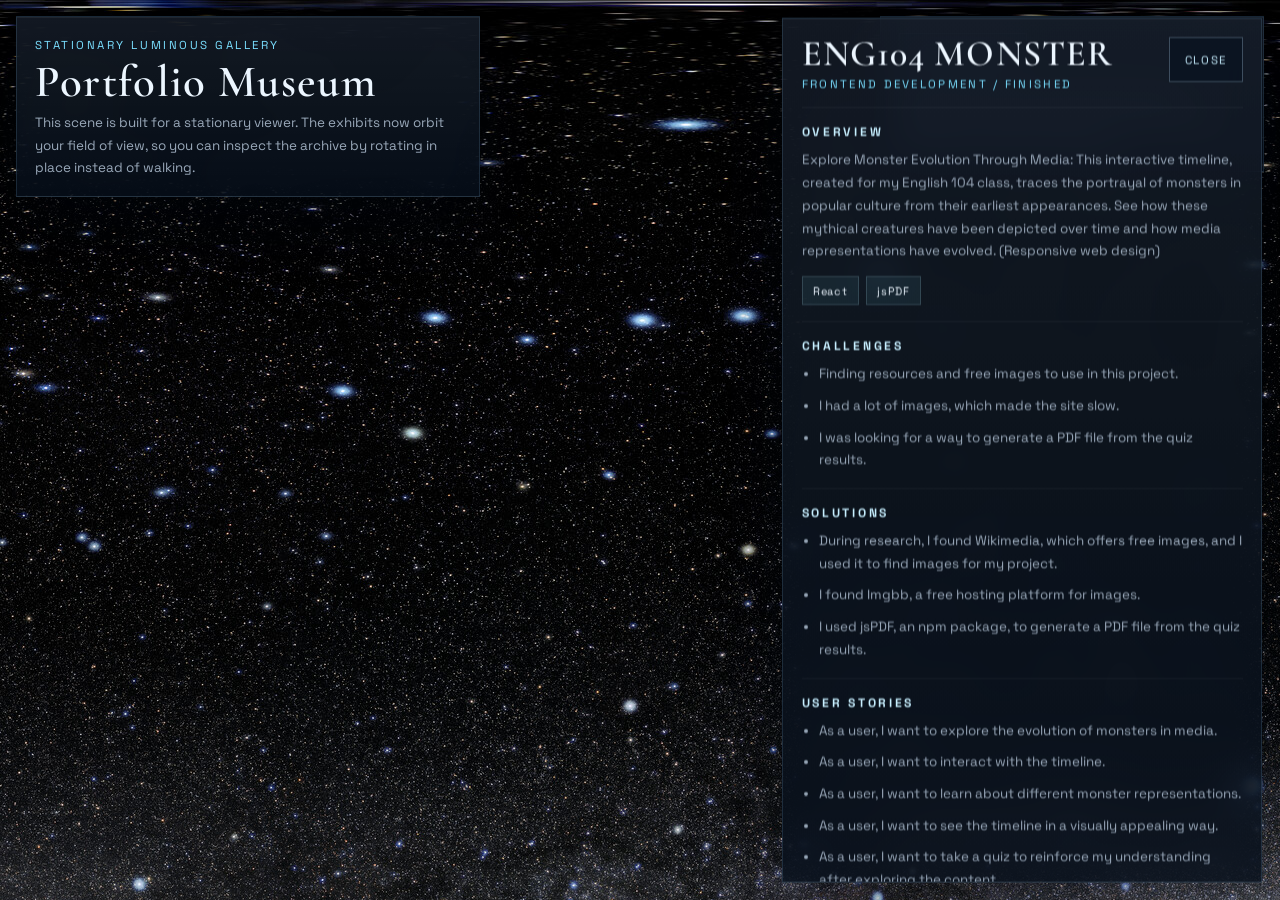
==== commit 2752ecda: "third update" ====
--- a/portfolio/portfolio.html
+++ b/portfolio/portfolio.html
@@ -11,15 +11,12 @@
       :root {
         --bg-void: #030711;
         --bg-panel: rgba(7, 15, 27, 0.82);
-        --bg-panel-strong: rgba(7, 15, 27, 0.92);
         --line-soft: rgba(150, 208, 255, 0.14);
         --line-strong: rgba(194, 234, 255, 0.28);
         --text-primary: #ecf6ff;
         --text-muted: rgba(209, 227, 247, 0.72);
         --accent-cyan: #7adfff;
         --accent-ice: #c7efff;
-        --accent-violet: #95a7ff;
-        --danger: rgba(255, 184, 184, 0.84);
       }
 
       * {
@@ -42,6 +39,41 @@
         inset: 0;
       }
 
+      .boot-screen {
+        position: fixed;
+        inset: 0;
+        z-index: 30;
+        display: grid;
+        place-items: center;
+        background:
+          radial-gradient(circle at center, rgba(133, 221, 255, 0.08), transparent 28%),
+          rgba(3, 7, 17, 0.94);
+        transition: opacity 420ms ease, visibility 420ms ease;
+      }
+
+      .boot-screen.is-hidden {
+        opacity: 0;
+        visibility: hidden;
+      }
+
+      .boot-panel,
+      .glass-panel {
+        border: 1px solid var(--line-soft);
+        background:
+          linear-gradient(180deg, rgba(255, 255, 255, 0.05), transparent),
+          var(--bg-panel);
+        box-shadow:
+          inset 0 1px 0 rgba(255, 255, 255, 0.06),
+          0 30px 84px rgba(1, 6, 18, 0.42);
+        backdrop-filter: blur(18px);
+      }
+
+      .boot-panel {
+        width: min(30rem, calc(100vw - 2rem));
+        padding: 1rem 1.1rem 1.05rem;
+        text-align: center;
+      }
+
       .hud {
         position: fixed;
         inset: 1rem 1rem auto 1rem;
@@ -53,28 +85,17 @@
         pointer-events: none;
       }
 
-      .glass-panel {
-        border: 1px solid var(--line-soft);
-        background:
-          linear-gradient(180deg, rgba(255, 255, 255, 0.05), transparent),
-          var(--bg-panel);
-        box-shadow:
-          inset 0 1px 0 rgba(255, 255, 255, 0.06),
-          0 30px 84px rgba(1, 6, 18, 0.42);
-        backdrop-filter: blur(18px);
-      }
-
       .brand-panel,
       .utility-panel {
         padding: 1rem 1.1rem;
       }
 
       .brand-panel {
-        width: min(28rem, calc(100vw - 2rem));
+        width: min(29rem, calc(100vw - 2rem));
       }
 
       .utility-panel {
-        width: min(23rem, calc(100vw - 2rem));
+        width: min(24rem, calc(100vw - 2rem));
       }
 
       .eyebrow {
@@ -86,6 +107,7 @@
         text-transform: uppercase;
       }
 
+      .boot-panel h1,
       .brand-panel h1,
       .panel-title {
         margin: 0;
@@ -94,11 +116,13 @@
         letter-spacing: 0.03em;
       }
 
+      .boot-panel h1,
       .brand-panel h1 {
         font-size: clamp(2rem, 3.5vw, 3rem);
         line-height: 0.94;
       }
 
+      .boot-panel p,
       .brand-panel p,
       .utility-panel p,
       .section p,
@@ -150,11 +174,6 @@
         color: var(--text-primary);
       }
 
-      .action-link {
-        width: 100%;
-        margin-top: 1rem;
-      }
-
       .detail-panel {
         position: fixed;
         top: 50%;
@@ -241,6 +260,11 @@
         background: rgba(122, 223, 255, 0.08);
       }
 
+      .action-link {
+        width: 100%;
+        margin-top: 1rem;
+      }
+
       .fallback {
         position: fixed;
         left: 50%;
@@ -259,84 +283,14 @@
         display: block;
       }
 
-      .veil-transition {
-        position: fixed;
-        inset: 0;
-        z-index: 18;
-        background:
-          radial-gradient(circle at center, rgba(133, 221, 255, 0.08), transparent 30%),
-          linear-gradient(180deg, rgba(3, 7, 17, 0.2), rgba(3, 7, 17, 0.92));
-        opacity: 1;
-        pointer-events: none;
-        transition: opacity 880ms ease;
-      }
-
-      .veil-transition.is-clearing {
-        opacity: 0;
-      }
-
-      .veil-cloud {
-        position: absolute;
-        border-radius: 999px;
-        background: radial-gradient(
-          circle at 32% 40%,
-          rgba(255, 255, 255, 0.86),
-          rgba(205, 236, 255, 0.62) 48%,
-          rgba(117, 187, 255, 0.18) 72%,
-          transparent 80%
-        );
-        filter: blur(18px);
-        animation: drift 7s ease-in-out infinite;
-      }
-
-      .veil-a {
-        width: 380px;
-        height: 210px;
-        left: 6%;
-        top: 12%;
-      }
-
-      .veil-b {
-        width: 340px;
-        height: 200px;
-        right: 10%;
-        top: 16%;
-        animation-delay: 0.8s;
-      }
-
-      .veil-c {
-        width: 420px;
-        height: 220px;
-        left: 18%;
-        bottom: 8%;
-        animation-delay: 1.3s;
-      }
-
-      .veil-d {
-        width: 360px;
-        height: 210px;
-        right: 16%;
-        bottom: 7%;
-        animation-delay: 1.7s;
-      }
-
-      @keyframes drift {
-        0%,
-        100% {
-          transform: translate3d(0, 0, 0) scale(1);
-        }
-        50% {
-          transform: translate3d(16px, -8px, 0) scale(1.04);
-        }
-      }
-
       @media (max-width: 980px) {
         .hud {
           flex-direction: column;
         }
 
         .brand-panel,
-        .utility-panel {
+        .utility-panel,
+        .boot-panel {
           width: auto;
         }
 
@@ -357,20 +311,22 @@
     </style>
   </head>
   <body>
-    <div id="veilTransition" class="veil-transition">
-      <div class="veil-cloud veil-a"></div>
-      <div class="veil-cloud veil-b"></div>
-      <div class="veil-cloud veil-c"></div>
-      <div class="veil-cloud veil-d"></div>
+    <div id="bootScreen" class="boot-screen">
+      <div class="boot-panel">
+        <span class="eyebrow">Stationary Gallery</span>
+        <h1>Assembling The Museum Ring</h1>
+        <p>Loading a no-locomotion exhibit orbit with lighter scene-side assets.</p>
+      </div>
     </div>
 
     <div class="hud">
       <div class="glass-panel brand-panel">
-        <span class="eyebrow">Luminous Gallery</span>
+        <span class="eyebrow">Stationary Luminous Gallery</span>
         <h1>Portfolio Museum</h1>
         <p>
-          A restrained archive of selected work staged as illuminated exhibits
-          inside a cosmic hall.
+          This scene is built for a stationary viewer. The exhibits now orbit
+          your field of view, so you can inspect the archive by rotating in
+          place instead of walking.
         </p>
       </div>
 
@@ -379,9 +335,8 @@
           <a class="ghost-link" href="../index.html">Return Home</a>
         </div>
         <p>
-          Desktop: drag to look, use WASD to move, and click any framed
-          installation. VR gaze and controller rays target the glowing media
-          planes.
+          Look around the ring to find projects. Click an installation to load
+          its details, or use the in-world home portal to leave the museum.
         </p>
       </div>
     </div>
@@ -397,8 +352,8 @@
       <div id="panelContent">
         <div class="section">
           <p class="empty-state">
-            Step into any installation to load the project narrative, decisions,
-            and build details here.
+            The archive now wraps around you. Look across the ring and open any
+            project to inspect the process and outcomes.
           </p>
         </div>
       </div>
@@ -424,8 +379,8 @@
 
     <a-scene
       background="color: #030711"
-      fog="type: exponential; color: #04101b; density: 0.02"
-      renderer="colorManagement: true; physicallyCorrectLights: true"
+      fog="type: exponential; color: #04101b; density: 0.016"
+      renderer="colorManagement: true; physicallyCorrectLights: false"
       vr-mode-ui="enabled: true"
     >
       <a-assets>
@@ -433,11 +388,10 @@
       </a-assets>
 
       <a-sky src="#museumSky" rotation="0 -90 0"></a-sky>
-
       <a-entity id="museumRoot"></a-entity>
 
-      <a-entity id="rig" position="0 0 4">
-        <a-camera wasd-controls look-controls position="0 1.6 0">
+      <a-entity id="rig" position="0 0 0">
+        <a-camera look-controls position="0 1.6 0">
           <a-cursor
             fuse="true"
             fuse-timeout="1100"
@@ -474,7 +428,13 @@
       const closePanel = document.getElementById("closePanel");
       const externalLink = document.getElementById("externalLink");
       const fallback = document.getElementById("fallback");
-      const veilTransition = document.getElementById("veilTransition");
+      const bootScreen = document.getElementById("bootScreen");
+
+      const focusState = {
+        titleText: null,
+        metaText: null,
+        accentRing: null,
+      };
 
       function createElement(tag, attrs = {}) {
         const el = document.createElement(tag);
@@ -493,7 +453,19 @@
         });
       }
 
-      function addMuseumShell() {
+      function getProjectAccent(project) {
+        if (project.category.includes("FULL STACK")) {
+          return { accent: "#95a7ff", edge: "#c8d6ff" };
+        }
+
+        if (project.category.includes("OTHER")) {
+          return { accent: "#c7efff", edge: "#e3f6ff" };
+        }
+
+        return { accent: "#7adfff", edge: "#c7efff" };
+      }
+
+      function addShell() {
         museumRoot.appendChild(
           createElement("a-light", {
             type: "ambient",
@@ -514,199 +486,190 @@
         museumRoot.appendChild(
           createElement("a-light", {
             type: "directional",
-            intensity: "0.16",
+            intensity: "0.18",
             color: "#95a7ff",
-            position: "4 5 -6",
+            position: "4 5 -4",
           }),
         );
 
         museumRoot.appendChild(
-          createElement("a-plane", {
+          createElement("a-cylinder", {
+            position: "0 -0.18 -2.8",
+            radius: "8.4",
+            height: "0.34",
+            color: "#040a13",
+            material: "metalness: 0.08; roughness: 0.9",
+          }),
+        );
+
+        museumRoot.appendChild(
+          createElement("a-ring", {
+            position: "0 0.01 -2.8",
             rotation: "-90 0 0",
-            position: "0 -0.18 -30",
-            width: "28",
-            height: "78",
-            color: "#040a13",
-            material: "metalness: 0.08; roughness: 0.92",
+            "radius-inner": "4.2",
+            "radius-outer": "5.15",
+            color: "#071120",
+            material:
+              "emissive: #3cbcff; emissiveIntensity: 0.24; opacity: 0.78; transparent: true",
           }),
         );
 
         museumRoot.appendChild(
-          createElement("a-plane", {
+          createElement("a-ring", {
+            position: "0 0.02 -2.8",
             rotation: "-90 0 0",
-            position: "0 -0.08 -30",
-            width: "8.6",
-            height: "76",
-            color: "#08121f",
-            material:
-              "emissive: #0c2134; emissiveIntensity: 0.14; opacity: 0.9; transparent: true",
-          }),
-        );
-
-        museumRoot.appendChild(
-          createElement("a-plane", {
-            rotation: "-90 0 0",
-            position: "0 -0.07 -30",
-            width: "0.18",
-            height: "76",
+            "radius-inner": "1.8",
+            "radius-outer": "1.94",
             color: "#c7efff",
             material:
-              "emissive: #7adfff; emissiveIntensity: 0.86; opacity: 0.82; transparent: true",
+              "emissive: #7adfff; emissiveIntensity: 0.72; opacity: 0.84; transparent: true",
+          }),
+        );
+
+        museumRoot.appendChild(
+          createElement("a-entity", {
+            geometry: "primitive: torus; radius: 2.26; radiusTubular: 0.05",
+            position: "0 2.8 -3.8",
+            scale: "1 1.28 1",
+            rotation: "0 0 90",
+            material:
+              "color: #9de7ff; emissive: #7adfff; emissiveIntensity: 0.42; opacity: 0.32; transparent: true",
+            animation:
+              "property: rotation; to: 0 0 450; dur: 26000; loop: true; easing: linear",
           }),
         );
 
         museumRoot.appendChild(
           createElement("a-box", {
-            position: "-11 3.25 -30",
-            width: "0.3",
-            height: "6.5",
-            depth: "78",
+            position: "0 2.76 -4.9",
+            width: "5.8",
+            height: "4.5",
+            depth: "0.26",
             color: "#050d16",
             material:
-              "opacity: 0.42; transparent: true; emissive: #061426; emissiveIntensity: 0.08",
-          }),
-        );
+              "opacity: 0.48; transparent: true; emissive: #071829; emissiveIntensity: 0.14",
+          }),
+        );
+
+        focusState.titleText = createText({
+          value: "Portfolio Museum",
+          position: "0 4.18 -4.2",
+          align: "center",
+          color: "#ecf6ff",
+          width: "6.6",
+          material: "emissive: #d8f2ff; emissiveIntensity: 0.24",
+        });
+        museumRoot.appendChild(focusState.titleText);
+
+        focusState.metaText = createText({
+          value: "Stationary exhibit orbit",
+          position: "0 3.56 -4.1",
+          align: "center",
+          color: "#a9c9df",
+          width: "4.2",
+        });
+        museumRoot.appendChild(focusState.metaText);
+
+        focusState.accentRing = createElement("a-entity", {
+          geometry: "primitive: torus; radius: 0.84; radiusTubular: 0.03",
+          position: "0 1.56 -3.56",
+          rotation: "0 0 90",
+          scale: "1 1.2 1",
+          material:
+            "color: #9de7ff; emissive: #7adfff; emissiveIntensity: 0.38; opacity: 0.3; transparent: true",
+          animation:
+            "property: rotation; to: 0 0 450; dur: 22000; loop: true; easing: linear",
+        });
+        museumRoot.appendChild(focusState.accentRing);
 
         museumRoot.appendChild(
           createElement("a-box", {
-            position: "11 3.25 -30",
-            width: "0.3",
-            height: "6.5",
-            depth: "78",
-            color: "#050d16",
+            position: "0 0.96 -3.56",
+            width: "2.4",
+            height: "0.08",
+            depth: "2.4",
+            color: "#07101a",
             material:
-              "opacity: 0.42; transparent: true; emissive: #061426; emissiveIntensity: 0.08",
-          }),
-        );
-
-        museumRoot.appendChild(
-          createElement("a-box", {
-            position: "0 6.45 -30",
-            width: "16.4",
-            height: "0.22",
-            depth: "78",
-            color: "#050d16",
+              "emissive: #122338; emissiveIntensity: 0.16; opacity: 0.84; transparent: true",
+          }),
+        );
+      }
+
+      function addHomePortal() {
+        const portal = createElement("a-entity", {
+          position: "-3.95 1.4 -2.4",
+          rotation: "0 26 0",
+        });
+
+        const ring = createElement("a-entity", {
+          geometry: "primitive: torus; radius: 0.72; radiusTubular: 0.04",
+          position: "0 0 0.12",
+          scale: "0.82 1.24 0.82",
+          rotation: "0 0 90",
+          material:
+            "color: #c7efff; emissive: #7adfff; emissiveIntensity: 0.44; opacity: 0.42; transparent: true",
+        });
+        portal.appendChild(ring);
+
+        portal.appendChild(
+          createElement("a-plane", {
+            position: "0 0 0.04",
+            width: "0.92",
+            height: "1.46",
+            color: "#06111d",
             material:
-              "opacity: 0.42; transparent: true; emissive: #061426; emissiveIntensity: 0.08",
-          }),
-        );
-
-        for (let i = 0; i < 8; i += 1) {
-          const z = -7 - i * 8.5;
-
-          museumRoot.appendChild(
-            createElement("a-box", {
-              position: "-8.1 3.1 " + z,
-              width: "0.14",
-              height: "3.9",
-              depth: "0.16",
-              color: "#d2f3ff",
-              material:
-                "emissive: #7adfff; emissiveIntensity: 0.54; opacity: 0.76; transparent: true",
-            }),
+              "transparent: true; opacity: 0.68; emissive: #15324f; emissiveIntensity: 0.28",
+          }),
+        );
+
+        const hitbox = createElement("a-plane", {
+          class: "clickable",
+          position: "0 0 0.08",
+          width: "0.84",
+          height: "1.3",
+          material: "transparent: true; opacity: 0.001",
+        });
+        portal.appendChild(hitbox);
+
+        const title = createText({
+          value: "Home",
+          position: "0 -1.08 0.12",
+          align: "center",
+          color: "#ecf6ff",
+          width: "1.9",
+        });
+        portal.appendChild(title);
+
+        const meta = createText({
+          value: "Return portal",
+          position: "0 -1.34 0.12",
+          align: "center",
+          color: "#a9c9df",
+          width: "1.4",
+        });
+        portal.appendChild(meta);
+
+        hitbox.addEventListener("mouseenter", () => {
+          portal.setAttribute(
+            "animation__hover",
+            "property: scale; to: 1.05 1.05 1.05; dur: 220; easing: easeInOutCubic",
           );
-
-          museumRoot.appendChild(
-            createElement("a-box", {
-              position: "8.1 3.1 " + z,
-              width: "0.14",
-              height: "3.9",
-              depth: "0.16",
-              color: "#d2f3ff",
-              material:
-                "emissive: #7adfff; emissiveIntensity: 0.54; opacity: 0.76; transparent: true",
-            }),
+          ring.setAttribute("material", "emissiveIntensity", 0.8);
+        });
+
+        hitbox.addEventListener("mouseleave", () => {
+          portal.setAttribute(
+            "animation__hover",
+            "property: scale; to: 1 1 1; dur: 220; easing: easeInOutCubic",
           );
-
-          museumRoot.appendChild(
-            createElement("a-entity", {
-              geometry: "primitive: torus; radius: 5.2; radiusTubular: 0.018",
-              position: "0 5.15 " + z,
-              rotation: "0 0 90",
-              scale: "1 0.56 1",
-              material:
-                "color: #9fe7ff; emissive: #7adfff; emissiveIntensity: 0.28; opacity: 0.22; transparent: true",
-            }),
-          );
-        }
-
-        museumRoot.appendChild(
-          createElement("a-box", {
-            position: "0 4.15 -63",
-            width: "8",
-            height: "7.2",
-            depth: "0.3",
-            color: "#040b14",
-            material:
-              "opacity: 0.5; transparent: true; emissive: #081728; emissiveIntensity: 0.16",
-          }),
-        );
-
-        museumRoot.appendChild(
-          createElement("a-entity", {
-            geometry: "primitive: torus; radius: 2.6; radiusTubular: 0.04",
-            position: "0 4.2 -62.7",
-            rotation: "0 0 90",
-            scale: "1 1.3 1",
-            material:
-              "color: #9de7ff; emissive: #7adfff; emissiveIntensity: 0.44; opacity: 0.34; transparent: true",
-            animation:
-              "property: rotation; to: 0 0 450; dur: 30000; loop: true; easing: linear",
-          }),
-        );
-
-        museumRoot.appendChild(
-          createText({
-            value: "Project Archive",
-            position: "0 6.15 -62.2",
-            align: "center",
-            color: "#ecf6ff",
-            width: "8.6",
-            material: "emissive: #d6efff; emissiveIntensity: 0.24",
-          }),
-        );
-
-        museumRoot.appendChild(
-          createText({
-            value: "A calm axial gallery for selected builds",
-            position: "0 5.5 -62.2",
-            align: "center",
-            color: "#a9c9df",
-            width: "5.1",
-          }),
-        );
-
-        museumRoot.appendChild(
-          createElement("a-plane", {
-            position: "0 4.15 -6.2",
-            width: "6.2",
-            height: "2.2",
-            color: "#06101a",
-            material:
-              "opacity: 0.56; transparent: true; emissive: #0a1a29; emissiveIntensity: 0.16",
-          }),
-        );
-
-        museumRoot.appendChild(
-          createText({
-            value: "Portfolio Museum",
-            position: "0 4.55 -6",
-            align: "center",
-            color: "#ecf6ff",
-            width: "7.4",
-            material: "emissive: #d6efff; emissiveIntensity: 0.26",
-          }),
-        );
-
-        museumRoot.appendChild(
-          createText({
-            value: "Each installation reveals process, constraints, and outcomes.",
-            position: "0 3.95 -6",
-            align: "center",
-            color: "#a9c9df",
-            width: "4.8",
-          }),
-        );
+          ring.setAttribute("material", "emissiveIntensity", 0.44);
+        });
+
+        hitbox.addEventListener("click", () => {
+          window.location.href = "../index.html";
+        });
+
+        museumRoot.appendChild(portal);
       }
 
       function buildListSection(title, items) {
@@ -734,7 +697,19 @@
         return section;
       }
 
+      function updateFocus(project, accent) {
+        focusState.titleText.setAttribute("value", project.title);
+        focusState.metaText.setAttribute(
+          "value",
+          `${project.category} / ${project.status}`,
+        );
+        focusState.accentRing.setAttribute("material", "color", accent.edge);
+        focusState.accentRing.setAttribute("material", "emissive", accent.accent);
+      }
+
       function openProject(project) {
+        const accent = getProjectAccent(project);
+        updateFocus(project, accent);
         panelTitle.textContent = project.title;
         panelMeta.textContent = `${project.category} / ${project.status}`;
         panelContent.innerHTML = "";
@@ -785,198 +760,154 @@
         detailPanel.classList.add("is-visible");
       }
 
-      function buildExhibit(project, index) {
-        const side = index % 2 === 0 ? -1 : 1;
-        const row = Math.floor(index / 2);
-        const x = side * 6.1;
-        const z = -12 - row * 8.2;
-        const rotationY = side < 0 ? 12 : -12;
-        const accent = side < 0 ? "#7adfff" : "#c7efff";
-        const edge = side < 0 ? "#9de7ff" : "#95a7ff";
+      function buildExhibit(project, index, total) {
+        const startAngle = -102;
+        const endAngle = 102;
+        const angle =
+          total === 1
+            ? 0
+            : startAngle + ((endAngle - startAngle) * index) / (total - 1);
+        const rad = (angle * Math.PI) / 180;
+        const radius = 5.6;
+        const centerZ = -2.6;
+        const x = Math.sin(rad) * radius;
+        const z = centerZ - Math.cos(rad) * radius;
+        const accent = getProjectAccent(project);
 
         const exhibit = createElement("a-entity", {
           position: `${x} 0 ${z}`,
-          rotation: `0 ${rotationY} 0`,
-        });
-
-        const base = createElement("a-cylinder", {
-          radius: "1.4",
-          height: "0.24",
-          position: "0 0.12 0.05",
-          color: "#07101a",
-          material: "emissive: #122338; emissiveIntensity: 0.16",
-        });
-        exhibit.appendChild(base);
+          rotation: `0 ${-angle} 0`,
+        });
 
         exhibit.appendChild(
-          createElement("a-ring", {
-            rotation: "-90 0 0",
-            position: "0 0.14 0.05",
-            "radius-inner": "0.92",
-            "radius-outer": "1.26",
-            color: "#091421",
-            material: `emissive: ${accent}; emissiveIntensity: 0.34; opacity: 0.84; transparent: true`,
+          createElement("a-cylinder", {
+            radius: "0.94",
+            height: "0.24",
+            position: "0 0.12 0",
+            color: "#07101a",
+            material: `emissive: ${accent.accent}; emissiveIntensity: 0.16`,
+          }),
+        );
+
+        const frame = createElement("a-box", {
+          position: "0 2.1 -0.2",
+          width: "2.28",
+          height: "3.28",
+          depth: "0.18",
+          color: "#050d16",
+          material:
+            "opacity: 0.58; transparent: true; emissive: #071829; emissiveIntensity: 0.14",
+        });
+        exhibit.appendChild(frame);
+
+        const halo = createElement("a-entity", {
+          geometry: "primitive: torus; radius: 1.02; radiusTubular: 0.03",
+          position: "0 2.22 -0.06",
+          rotation: "0 0 90",
+          scale: "1 1.28 1",
+          material: `color: ${accent.edge}; emissive: ${accent.accent}; emissiveIntensity: 0.34; opacity: 0.3; transparent: true`,
+        });
+        exhibit.appendChild(halo);
+
+        exhibit.appendChild(
+          createElement("a-plane", {
+            position: "0 2.14 0.05",
+            width: "1.64",
+            height: "2.12",
+            color: "#07111d",
+            material: `opacity: 0.86; transparent: true; emissive: ${accent.accent}; emissiveIntensity: 0.08`,
+          }),
+        );
+
+        const innerVeil = createElement("a-plane", {
+          position: "0 2.14 0.08",
+          width: "1.42",
+          height: "1.86",
+          color: accent.accent,
+          material: `opacity: 0.08; transparent: true; emissive: ${accent.accent}; emissiveIntensity: 0.24`,
+        });
+        exhibit.appendChild(innerVeil);
+
+        exhibit.appendChild(
+          createText({
+            value: project.title,
+            position: "0 3.26 0.08",
+            align: "center",
+            color: "#ecf6ff",
+            width: "2.9",
+            material: "emissive: #d8f2ff; emissiveIntensity: 0.16",
+          }),
+        );
+
+        exhibit.appendChild(
+          createText({
+            value: project.category,
+            position: "0 2.72 0.08",
+            align: "center",
+            color: accent.accent,
+            width: "2.15",
+          }),
+        );
+
+        exhibit.appendChild(
+          createText({
+            value: project.technologies.slice(0, 3).join(" / "),
+            position: "0 1.24 0.1",
+            align: "center",
+            color: "#a9c9df",
+            width: "1.9",
           }),
         );
 
         exhibit.appendChild(
           createElement("a-box", {
-            position: "0 2.65 -0.42",
-            width: "3.7",
-            height: "4.7",
-            depth: "0.22",
-            color: "#050d16",
-            material:
-              "opacity: 0.56; transparent: true; emissive: #071829; emissiveIntensity: 0.18",
-          }),
-        );
-
-        const halo = createElement("a-entity", {
-          class: "exhibit-halo",
-          geometry: "primitive: torus; radius: 1.65; radiusTubular: 0.03",
-          position: "0 2.9 -0.2",
-          rotation: "0 0 90",
-          scale: "0.98 1.38 0.98",
-          material: `color: ${edge}; emissive: ${accent}; emissiveIntensity: 0.38; opacity: 0.34; transparent: true`,
-        });
-        exhibit.appendChild(halo);
-
-        exhibit.appendChild(
-          createElement("a-box", {
-            position: "-1.46 2.7 -0.1",
-            width: "0.08",
-            height: "4.1",
-            depth: "0.22",
-            color: "#d8f6ff",
-            material: `emissive: ${accent}; emissiveIntensity: 0.44; opacity: 0.82; transparent: true`,
-          }),
-        );
-
-        exhibit.appendChild(
-          createElement("a-box", {
-            position: "1.46 2.7 -0.1",
-            width: "0.08",
-            height: "4.1",
-            depth: "0.22",
-            color: "#d8f6ff",
-            material: `emissive: ${accent}; emissiveIntensity: 0.44; opacity: 0.82; transparent: true`,
-          }),
-        );
-
-        const mediaFrame = createElement("a-plane", {
-          class: "exhibit-frame",
-          position: "0 3.02 0.02",
-          width: "2.3",
-          height: "3.15",
-          color: "#07101a",
-          material: `opacity: 0.82; transparent: true; emissive: ${accent}; emissiveIntensity: 0.16`,
-        });
-        exhibit.appendChild(mediaFrame);
-
-        exhibit.appendChild(
-          createElement("a-plane", {
-            position: "0 3.02 0.06",
-            width: "2.04",
-            height: "2.6",
-            src: project.thumbnail,
-            material: "shader: flat",
-          }),
-        );
-
-        const mediaVeil = createElement("a-plane", {
-          class: "exhibit-veil",
-          position: "0 3.02 0.08",
-          width: "2.04",
-          height: "2.6",
-          color: accent,
-          material: `opacity: 0.08; transparent: true; emissive: ${accent}; emissiveIntensity: 0.34`,
-        });
-        exhibit.appendChild(mediaVeil);
+            position: "0 2.12 0.14",
+            width: "0.18",
+            height: "1.12",
+            depth: "0.05",
+            color: accent.edge,
+            material: `emissive: ${accent.accent}; emissiveIntensity: 0.64; opacity: 0.82; transparent: true`,
+          }),
+        );
 
         const hitbox = createElement("a-plane", {
-          class: "clickable exhibit-hitbox",
-          position: "0 3.02 0.11",
-          width: "2.06",
-          height: "2.6",
-          color: "#ffffff",
-          material: "opacity: 0.001; transparent: true",
+          class: "clickable",
+          position: "0 2.14 0.12",
+          width: "1.44",
+          height: "1.9",
+          material: "transparent: true; opacity: 0.001",
         });
         exhibit.appendChild(hitbox);
 
-        exhibit.appendChild(
-          createElement("a-plane", {
-            position: "0 1.42 0.66",
-            rotation: "-68 0 0",
-            width: "2.04",
-            height: "0.62",
-            color: "#06101a",
-            material: `opacity: 0.92; transparent: true; emissive: ${edge}; emissiveIntensity: 0.12`,
-          }),
-        );
-
-        const titleText = createText({
-          value: project.title,
-          position: "0 1.56 0.3",
-          align: "center",
-          color: "#ecf6ff",
-          width: "3.1",
-          material: "emissive: #d8f2ff; emissiveIntensity: 0.2",
-        });
-        exhibit.appendChild(titleText);
-
-        const metaText = createText({
-          value: project.category,
-          position: "0 1.18 0.36",
-          align: "center",
-          color: accent,
-          width: "2.4",
-        });
-        exhibit.appendChild(metaText);
-
-        const exhibitLight = createElement("a-light", {
-          class: "exhibit-light",
+        const light = createElement("a-light", {
           type: "point",
-          color: accent,
-          intensity: "0.65",
-          distance: "8",
-          position: "0 3.5 1.6",
-        });
-        exhibit.appendChild(exhibitLight);
-
-        const beacon = createElement("a-box", {
-          position: "0 5.2 -0.12",
-          width: "0.34",
-          height: "0.14",
-          depth: "0.34",
-          color: edge,
-          material: `emissive: ${accent}; emissiveIntensity: 0.94`,
-        });
-        exhibit.appendChild(beacon);
+          color: accent.accent,
+          intensity: "0.58",
+          distance: "6.5",
+          position: "0 2.3 1.1",
+        });
+        exhibit.appendChild(light);
 
         hitbox.addEventListener("mouseenter", () => {
           exhibit.setAttribute(
             "animation__hover",
-            "property: scale; to: 1.025 1.025 1.025; dur: 260; easing: easeInOutCubic",
+            "property: scale; to: 1.04 1.04 1.04; dur: 220; easing: easeInOutCubic",
           );
-          halo.setAttribute("material", "emissiveIntensity", 0.7);
+          halo.setAttribute("material", "emissiveIntensity", 0.76);
           halo.setAttribute("material", "opacity", 0.56);
-          mediaFrame.setAttribute("material", "emissiveIntensity", 0.34);
-          mediaVeil.setAttribute("material", "opacity", 0.18);
-          exhibitLight.setAttribute("intensity", 1.1);
-          titleText.setAttribute("color", "#f7fbff");
+          innerVeil.setAttribute("material", "opacity", 0.18);
+          light.setAttribute("intensity", 1.06);
         });
 
         hitbox.addEventListener("mouseleave", () => {
           exhibit.setAttribute(
             "animation__hover",
-            "property: scale; to: 1 1 1; dur: 260; easing: easeInOutCubic",
+            "property: scale; to: 1 1 1; dur: 220; easing: easeInOutCubic",
           );
-          halo.setAttribute("material", "emissiveIntensity", 0.38);
-          halo.setAttribute("material", "opacity", 0.34);
-          mediaFrame.setAttribute("material", "emissiveIntensity", 0.16);
-          mediaVeil.setAttribute("material", "opacity", 0.08);
-          exhibitLight.setAttribute("intensity", 0.65);
-          titleText.setAttribute("color", "#ecf6ff");
+          halo.setAttribute("material", "emissiveIntensity", 0.34);
+          halo.setAttribute("material", "opacity", 0.3);
+          innerVeil.setAttribute("material", "opacity", 0.08);
+          light.setAttribute("intensity", 0.58);
         });
 
         hitbox.addEventListener("click", () => {
@@ -987,7 +918,8 @@
       }
 
       async function loadProjects() {
-        addMuseumShell();
+        addShell();
+        addHomePortal();
 
         try {
           const response = await fetch("../data.json", {
@@ -1000,7 +932,7 @@
 
           const projects = await response.json();
           projects.forEach((project, index) => {
-            buildExhibit(project, index);
+            buildExhibit(project, index, projects.length);
           });
 
           if (projects[0]) {
@@ -1008,31 +940,10 @@
           }
         } catch (error) {
           fallback.classList.add("is-visible");
-
-          museumRoot.appendChild(
-            createElement("a-plane", {
-              position: "0 3.2 -8",
-              width: "8",
-              height: "2.8",
-              color: "#220d12",
-              material: "opacity: 0.9; transparent: true",
-            }),
-          );
-
-          museumRoot.appendChild(
-            createText({
-              value:
-                "Portfolio data failed to load.\nServe this folder over HTTP and reload.",
-              position: "0 3.3 -7.82",
-              align: "center",
-              color: "#ffe2e2",
-              width: "8.5",
-            }),
-          );
         } finally {
           window.setTimeout(() => {
-            veilTransition.classList.add("is-clearing");
-          }, 160);
+            bootScreen.classList.add("is-hidden");
+          }, 260);
         }
       }
 
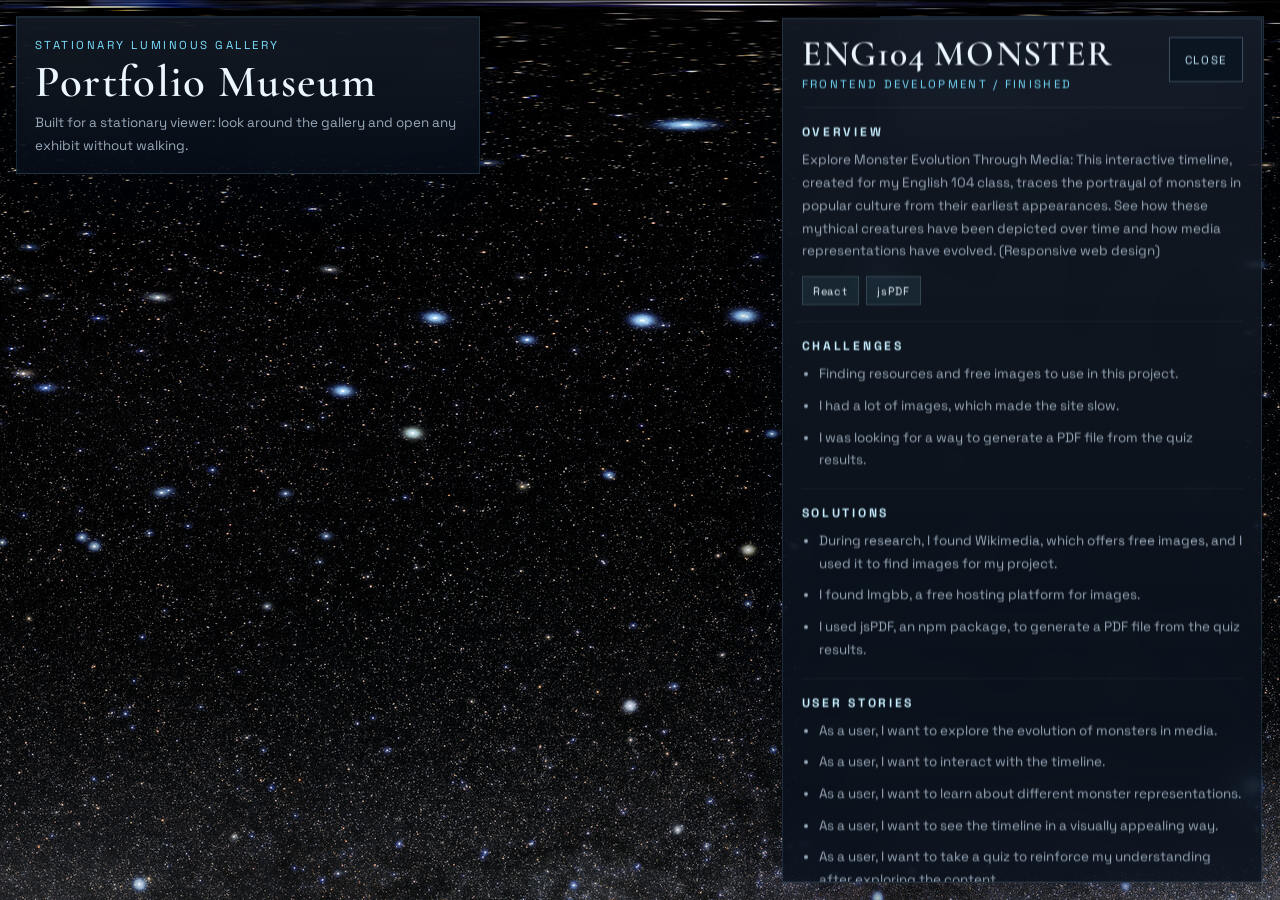
==== commit 60878601: "fourth update" ====
--- a/portfolio/portfolio.html
+++ b/portfolio/portfolio.html
@@ -5,6 +5,8 @@
     <meta name="viewport" content="width=device-width, initial-scale=1.0" />
     <title>Portfolio Museum</title>
     <script src="https://aframe.io/releases/1.7.0/aframe.min.js"></script>
+    <link rel="preload" href="../assets/audio/ambient/space1.mp3" as="audio" />
+    <link rel="preload" href="../assets/audio/ambient/dayOne.mp3" as="audio" />
     <style>
       @import url("https://fonts.googleapis.com/css2?family=Cormorant+Garamond:wght@500;600&family=Space+Grotesk:wght@400;500;600&display=swap");
 
@@ -46,9 +48,15 @@
         display: grid;
         place-items: center;
         background:
-          radial-gradient(circle at center, rgba(133, 221, 255, 0.08), transparent 28%),
+          radial-gradient(
+            circle at center,
+            rgba(133, 221, 255, 0.08),
+            transparent 28%
+          ),
           rgba(3, 7, 17, 0.94);
-        transition: opacity 420ms ease, visibility 420ms ease;
+        transition:
+          opacity 420ms ease,
+          visibility 420ms ease;
       }
 
       .boot-screen.is-hidden {
@@ -314,8 +322,8 @@
     <div id="bootScreen" class="boot-screen">
       <div class="boot-panel">
         <span class="eyebrow">Stationary Gallery</span>
-        <h1>Assembling The Museum Ring</h1>
-        <p>Loading a no-locomotion exhibit orbit with lighter scene-side assets.</p>
+        <h1>Loading The Museum</h1>
+        <p>Preparing exhibits and scene assets.</p>
       </div>
     </div>
 
@@ -324,9 +332,8 @@
         <span class="eyebrow">Stationary Luminous Gallery</span>
         <h1>Portfolio Museum</h1>
         <p>
-          This scene is built for a stationary viewer. The exhibits now orbit
-          your field of view, so you can inspect the archive by rotating in
-          place instead of walking.
+          Built for a stationary viewer: look around the gallery and open any
+          exhibit without walking.
         </p>
       </div>
 
@@ -335,8 +342,8 @@
           <a class="ghost-link" href="../index.html">Return Home</a>
         </div>
         <p>
-          Look around the ring to find projects. Click an installation to load
-          its details, or use the in-world home portal to leave the museum.
+          Browse the exhibits, click one to load details, or use the home portal
+          to return.
         </p>
       </div>
     </div>
@@ -352,8 +359,7 @@
       <div id="panelContent">
         <div class="section">
           <p class="empty-state">
-            The archive now wraps around you. Look across the ring and open any
-            project to inspect the process and outcomes.
+            Select an exhibit to inspect the process and outcomes.
           </p>
         </div>
       </div>
@@ -385,9 +391,40 @@
     >
       <a-assets>
         <img id="museumSky" src="../assets/images/sky.jpeg" alt="" />
+        <audio
+          id="ambientSpaceLeft"
+          class="scene-ambient-audio"
+          src="../assets/audio/ambient/space1.mp3"
+          preload="auto"
+          loop
+          crossorigin="anonymous"
+        ></audio>
+        <audio
+          id="ambientDayRight"
+          class="scene-ambient-audio"
+          src="../assets/audio/ambient/dayOne.mp3"
+          preload="auto"
+          loop
+          crossorigin="anonymous"
+        ></audio>
+        <a-asset-item
+          id="museumSpaceModel"
+          src="../assets/models/space_explorer.glb"
+          response-type="arraybuffer"
+        ></a-asset-item>
       </a-assets>
 
       <a-sky src="#museumSky" rotation="0 -90 0"></a-sky>
+
+      <!-- Same spatial stereo bed as index (no voiceover) -->
+      <a-entity
+        position="-2.6 1.6 0.2"
+        sound="src: #ambientSpaceLeft; autoplay: true; loop: true; volume: 0.05; positional: true; refDistance: 0.85; rolloffFactor: 0.75; distanceModel: inverse"
+      ></a-entity>
+      <a-entity
+        position="2.6 1.6 0.2"
+        sound="src: #ambientDayRight; autoplay: true; loop: true; volume: 0.10; positional: true; refDistance: 0.85; rolloffFactor: 0.75; distanceModel: inverse"
+      ></a-entity>
       <a-entity id="museumRoot"></a-entity>
 
       <a-entity id="rig" position="0 0 0">
@@ -430,11 +467,85 @@
       const fallback = document.getElementById("fallback");
       const bootScreen = document.getElementById("bootScreen");
 
+      let uiAudioCtx = null;
+      function getUiAudioContext() {
+        const AudioCtx = window.AudioContext || window.webkitAudioContext;
+        if (!AudioCtx) {
+          return null;
+        }
+        if (!uiAudioCtx) {
+          uiAudioCtx = new AudioCtx();
+        }
+        return uiAudioCtx;
+      }
+
+      function playUiSound(kind) {
+        const ctx = getUiAudioContext();
+        if (!ctx) {
+          return;
+        }
+        if (ctx.state === "suspended") {
+          ctx.resume().catch(() => {});
+        }
+        try {
+          const osc = ctx.createOscillator();
+          const gain = ctx.createGain();
+          osc.type = kind === "hover" ? "sine" : "triangle";
+          const now = ctx.currentTime;
+          const freq = kind === "hover" ? 720 : 340;
+          const duration = kind === "hover" ? 0.1 : 0.2;
+          osc.frequency.setValueAtTime(freq, now);
+          gain.gain.setValueAtTime(0.0001, now);
+          gain.gain.exponentialRampToValueAtTime(0.09, now + 0.02);
+          gain.gain.exponentialRampToValueAtTime(0.0001, now + duration);
+          osc.connect(gain);
+          gain.connect(ctx.destination);
+          osc.start(now);
+          osc.stop(now + duration + 0.02);
+        } catch (_) {
+          /* ignore */
+        }
+      }
+
+      document.body.addEventListener(
+        "click",
+        () => {
+          const ctx = getUiAudioContext();
+          if (ctx && ctx.state === "suspended") {
+            ctx.resume().catch(() => {});
+          }
+        },
+        { once: true },
+      );
+
       const focusState = {
         titleText: null,
-        metaText: null,
+        descriptionText: null,
         accentRing: null,
       };
+
+      /** Keep long JSON copy readable on the central board (meters-wide plane). */
+      const BOARD_DESC_MAX_CHARS = 380;
+      const BOARD_TITLE_MAX_CHARS = 72;
+
+      function formatBoardTitle(title) {
+        const t = (title || "Untitled").trim();
+        if (t.length <= BOARD_TITLE_MAX_CHARS) {
+          return t;
+        }
+        return `${t.slice(0, BOARD_TITLE_MAX_CHARS - 1)}…`;
+      }
+
+      function formatBoardDescription(raw) {
+        if (raw == null || String(raw).trim() === "") {
+          return "No description provided.";
+        }
+        let t = String(raw).replace(/\s+/g, " ").trim();
+        if (t.length > BOARD_DESC_MAX_CHARS) {
+          t = `${t.slice(0, BOARD_DESC_MAX_CHARS - 1).trim()}…`;
+        }
+        return t;
+      }
 
       function createElement(tag, attrs = {}) {
         const el = document.createElement(tag);
@@ -454,11 +565,12 @@
       }
 
       function getProjectAccent(project) {
-        if (project.category.includes("FULL STACK")) {
+        const cat = project.category || "";
+        if (cat.includes("FULL STACK")) {
           return { accent: "#95a7ff", edge: "#c8d6ff" };
         }
 
-        if (project.category.includes("OTHER")) {
+        if (cat.includes("OTHER")) {
           return { accent: "#c7efff", edge: "#e3f6ff" };
         }
 
@@ -527,21 +639,8 @@
         );
 
         museumRoot.appendChild(
-          createElement("a-entity", {
-            geometry: "primitive: torus; radius: 2.26; radiusTubular: 0.05",
-            position: "0 2.8 -3.8",
-            scale: "1 1.28 1",
-            rotation: "0 0 90",
-            material:
-              "color: #9de7ff; emissive: #7adfff; emissiveIntensity: 0.42; opacity: 0.32; transparent: true",
-            animation:
-              "property: rotation; to: 0 0 450; dur: 26000; loop: true; easing: linear",
-          }),
-        );
-
-        museumRoot.appendChild(
           createElement("a-box", {
-            position: "0 2.76 -4.9",
+            position: "0 5.3 -4.9",
             width: "5.8",
             height: "4.5",
             depth: "0.26",
@@ -553,32 +652,35 @@
 
         focusState.titleText = createText({
           value: "Portfolio Museum",
-          position: "0 4.18 -4.2",
+          position: "0 6.5 -4.18",
           align: "center",
           color: "#ecf6ff",
-          width: "6.6",
+          width: "5.4",
+          wrapCount: "28",
           material: "emissive: #d8f2ff; emissiveIntensity: 0.24",
         });
         museumRoot.appendChild(focusState.titleText);
 
-        focusState.metaText = createText({
-          value: "Stationary exhibit orbit",
-          position: "0 3.56 -4.1",
+        focusState.descriptionText = createText({
+          value:
+            "Select an exhibit to show its title and description on this board.",
+          position: "0 5.0 -4.18",
           align: "center",
-          color: "#a9c9df",
-          width: "4.2",
-        });
-        museumRoot.appendChild(focusState.metaText);
-
-        focusState.accentRing = createElement("a-entity", {
-          geometry: "primitive: torus; radius: 0.84; radiusTubular: 0.03",
+          anchor: "center",
+          color: "#b8d4e8",
+          width: "5.15",
+          wrapCount: "44",
+        });
+        museumRoot.appendChild(focusState.descriptionText);
+
+        focusState.accentRing = createElement("a-ring", {
           position: "0 1.56 -3.56",
-          rotation: "0 0 90",
-          scale: "1 1.2 1",
+          rotation: "-90 0 0",
+          "radius-inner": "0.76",
+          "radius-outer": "0.94",
+          color: "#9de7ff",
           material:
-            "color: #9de7ff; emissive: #7adfff; emissiveIntensity: 0.38; opacity: 0.3; transparent: true",
-          animation:
-            "property: rotation; to: 0 0 450; dur: 22000; loop: true; easing: linear",
+            "transparent: true; opacity: 0.42; emissive: #7adfff; emissiveIntensity: 0.42",
         });
         museumRoot.appendChild(focusState.accentRing);
 
@@ -593,6 +695,14 @@
               "emissive: #122338; emissiveIntensity: 0.16; opacity: 0.84; transparent: true",
           }),
         );
+
+        museumRoot.appendChild(
+          createElement("a-entity", {
+            position: "0 0.96 -3",
+            scale: "0.007 0.007 0.007",
+            "gltf-model": "#museumSpaceModel",
+          }),
+        );
       }
 
       function addHomePortal() {
@@ -601,13 +711,14 @@
           rotation: "0 26 0",
         });
 
-        const ring = createElement("a-entity", {
-          geometry: "primitive: torus; radius: 0.72; radiusTubular: 0.04",
+        const ring = createElement("a-ring", {
           position: "0 0 0.12",
-          scale: "0.82 1.24 0.82",
-          rotation: "0 0 90",
+          rotation: "-90 0 0",
+          "radius-inner": "0.52",
+          "radius-outer": "0.72",
+          color: "#c7efff",
           material:
-            "color: #c7efff; emissive: #7adfff; emissiveIntensity: 0.44; opacity: 0.42; transparent: true",
+            "transparent: true; opacity: 0.42; emissive: #7adfff; emissiveIntensity: 0.44",
         });
         portal.appendChild(ring);
 
@@ -618,7 +729,7 @@
             height: "1.46",
             color: "#06111d",
             material:
-              "transparent: true; opacity: 0.68; emissive: #15324f; emissiveIntensity: 0.28",
+              "transparent: true; opacity: 0.68; emissive: #ba0c2f; emissiveIntensity: 0.28",
           }),
         );
 
@@ -627,7 +738,7 @@
           position: "0 0 0.08",
           width: "0.84",
           height: "1.3",
-          material: "transparent: true; opacity: 0.001",
+          material: "transparent: true; opacity: 0.01",
         });
         portal.appendChild(hitbox);
 
@@ -650,6 +761,7 @@
         portal.appendChild(meta);
 
         hitbox.addEventListener("mouseenter", () => {
+          playUiSound("hover");
           portal.setAttribute(
             "animation__hover",
             "property: scale; to: 1.05 1.05 1.05; dur: 220; easing: easeInOutCubic",
@@ -698,13 +810,20 @@
       }
 
       function updateFocus(project, accent) {
-        focusState.titleText.setAttribute("value", project.title);
-        focusState.metaText.setAttribute(
+        focusState.titleText.setAttribute(
           "value",
-          `${project.category} / ${project.status}`,
+          formatBoardTitle(project.title),
+        );
+        focusState.descriptionText.setAttribute(
+          "value",
+          formatBoardDescription(project.description),
         );
         focusState.accentRing.setAttribute("material", "color", accent.edge);
-        focusState.accentRing.setAttribute("material", "emissive", accent.accent);
+        focusState.accentRing.setAttribute(
+          "material",
+          "emissive",
+          accent.accent,
+        );
       }
 
       function openProject(project) {
@@ -728,14 +847,15 @@
 
         const techWrap = document.createElement("div");
         techWrap.className = "chips";
-        (Array.isArray(project.technologies) ? project.technologies : []).forEach(
-          (tech) => {
-            const chip = document.createElement("span");
-            chip.className = "chip";
-            chip.textContent = tech;
-            techWrap.appendChild(chip);
-          },
-        );
+        (Array.isArray(project.technologies)
+          ? project.technologies
+          : []
+        ).forEach((tech) => {
+          const chip = document.createElement("span");
+          chip.className = "chip";
+          chip.textContent = tech;
+          techWrap.appendChild(chip);
+        });
         overview.appendChild(techWrap);
 
         panelContent.appendChild(overview);
@@ -800,12 +920,13 @@
         });
         exhibit.appendChild(frame);
 
-        const halo = createElement("a-entity", {
-          geometry: "primitive: torus; radius: 1.02; radiusTubular: 0.03",
+        const halo = createElement("a-ring", {
           position: "0 2.22 -0.06",
-          rotation: "0 0 90",
-          scale: "1 1.28 1",
-          material: `color: ${accent.edge}; emissive: ${accent.accent}; emissiveIntensity: 0.34; opacity: 0.3; transparent: true`,
+          rotation: "-90 0 0",
+          "radius-inner": "0.88",
+          "radius-outer": "1.06",
+          color: accent.edge,
+          material: `transparent: true; opacity: 0.34; emissive: ${accent.accent}; emissiveIntensity: 0.38`,
         });
         exhibit.appendChild(halo);
 
@@ -839,15 +960,15 @@
           }),
         );
 
-        exhibit.appendChild(
-          createText({
-            value: project.category,
-            position: "0 2.72 0.08",
-            align: "center",
-            color: accent.accent,
-            width: "2.15",
-          }),
-        );
+        // exhibit.appendChild(
+        //   createText({
+        //     value: project.category,
+        //     position: "0 2.72 0.08",
+        //     align: "center",
+        //     color: accent.accent,
+        //     width: "2",
+        //   }),
+        // );
 
         exhibit.appendChild(
           createText({
@@ -859,16 +980,27 @@
           }),
         );
 
-        exhibit.appendChild(
-          createElement("a-box", {
-            position: "0 2.12 0.14",
-            width: "0.18",
-            height: "1.12",
-            depth: "0.05",
-            color: accent.edge,
-            material: `emissive: ${accent.accent}; emissiveIntensity: 0.64; opacity: 0.82; transparent: true`,
-          }),
-        );
+        const thumbPlane = createElement("a-plane", {
+          position: "0 2.12 0.16",
+          width: "1.12",
+          height: "0.7",
+        });
+        if (project.thumbnail) {
+          thumbPlane.setAttribute("material", {
+            src: project.thumbnail,
+            shader: "flat",
+            transparent: true,
+            opacity: 0.96,
+          });
+        } else {
+          thumbPlane.setAttribute("material", {
+            color: "#0b1624",
+            shader: "flat",
+            transparent: true,
+            opacity: 0.92,
+          });
+        }
+        exhibit.appendChild(thumbPlane);
 
         const hitbox = createElement("a-plane", {
           class: "clickable",
@@ -889,6 +1021,7 @@
         exhibit.appendChild(light);
 
         hitbox.addEventListener("mouseenter", () => {
+          playUiSound("hover");
           exhibit.setAttribute(
             "animation__hover",
             "property: scale; to: 1.04 1.04 1.04; dur: 220; easing: easeInOutCubic",
@@ -904,8 +1037,8 @@
             "animation__hover",
             "property: scale; to: 1 1 1; dur: 220; easing: easeInOutCubic",
           );
-          halo.setAttribute("material", "emissiveIntensity", 0.34);
-          halo.setAttribute("material", "opacity", 0.3);
+          // halo.setAttribute("material", "emissiveIntensity", 0.34);
+          // halo.setAttribute("material", "opacity", 0.3);
           innerVeil.setAttribute("material", "opacity", 0.08);
           light.setAttribute("intensity", 0.58);
         });
@@ -951,6 +1084,12 @@
         detailPanel.classList.remove("is-visible");
       });
 
+      document.querySelectorAll(".ghost-link, .close-btn").forEach((el) => {
+        el.addEventListener("mouseenter", () => {
+          playUiSound("hover");
+        });
+      });
+
       loadProjects();
     </script>
   </body>
